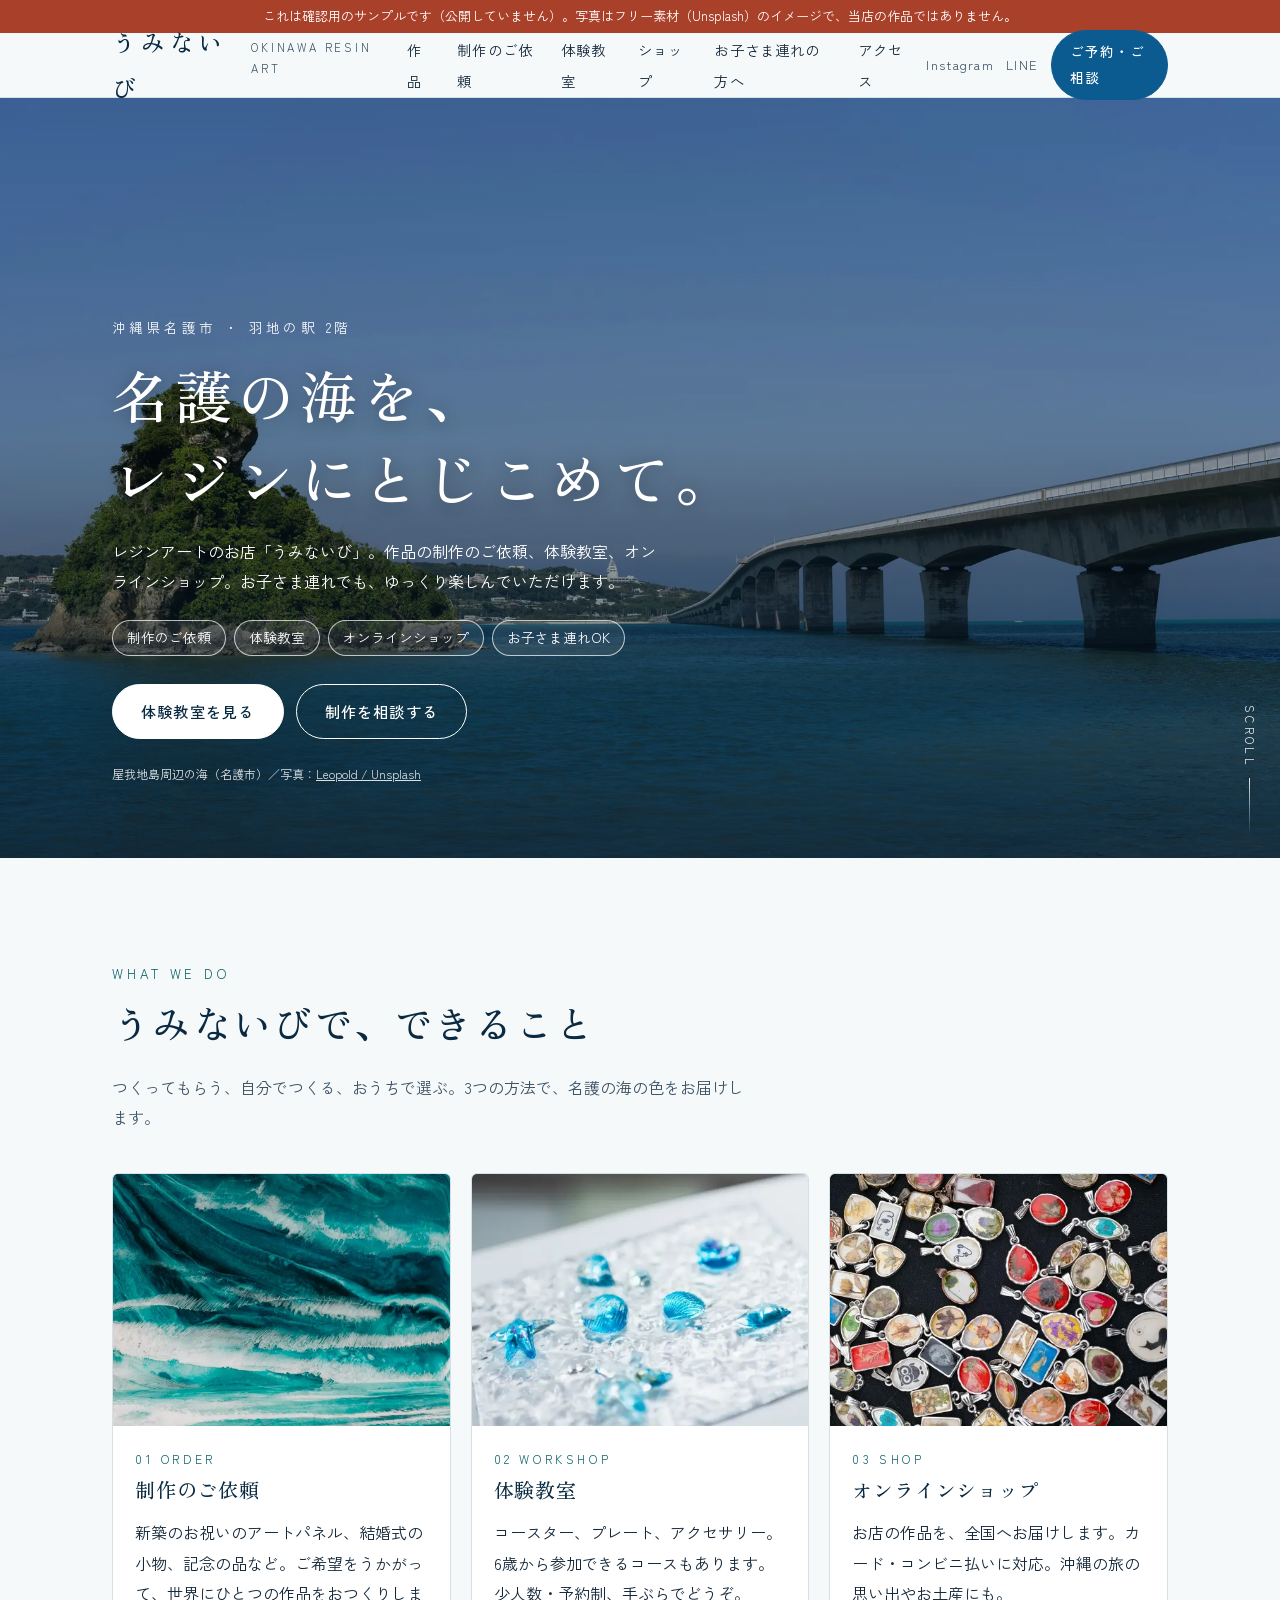
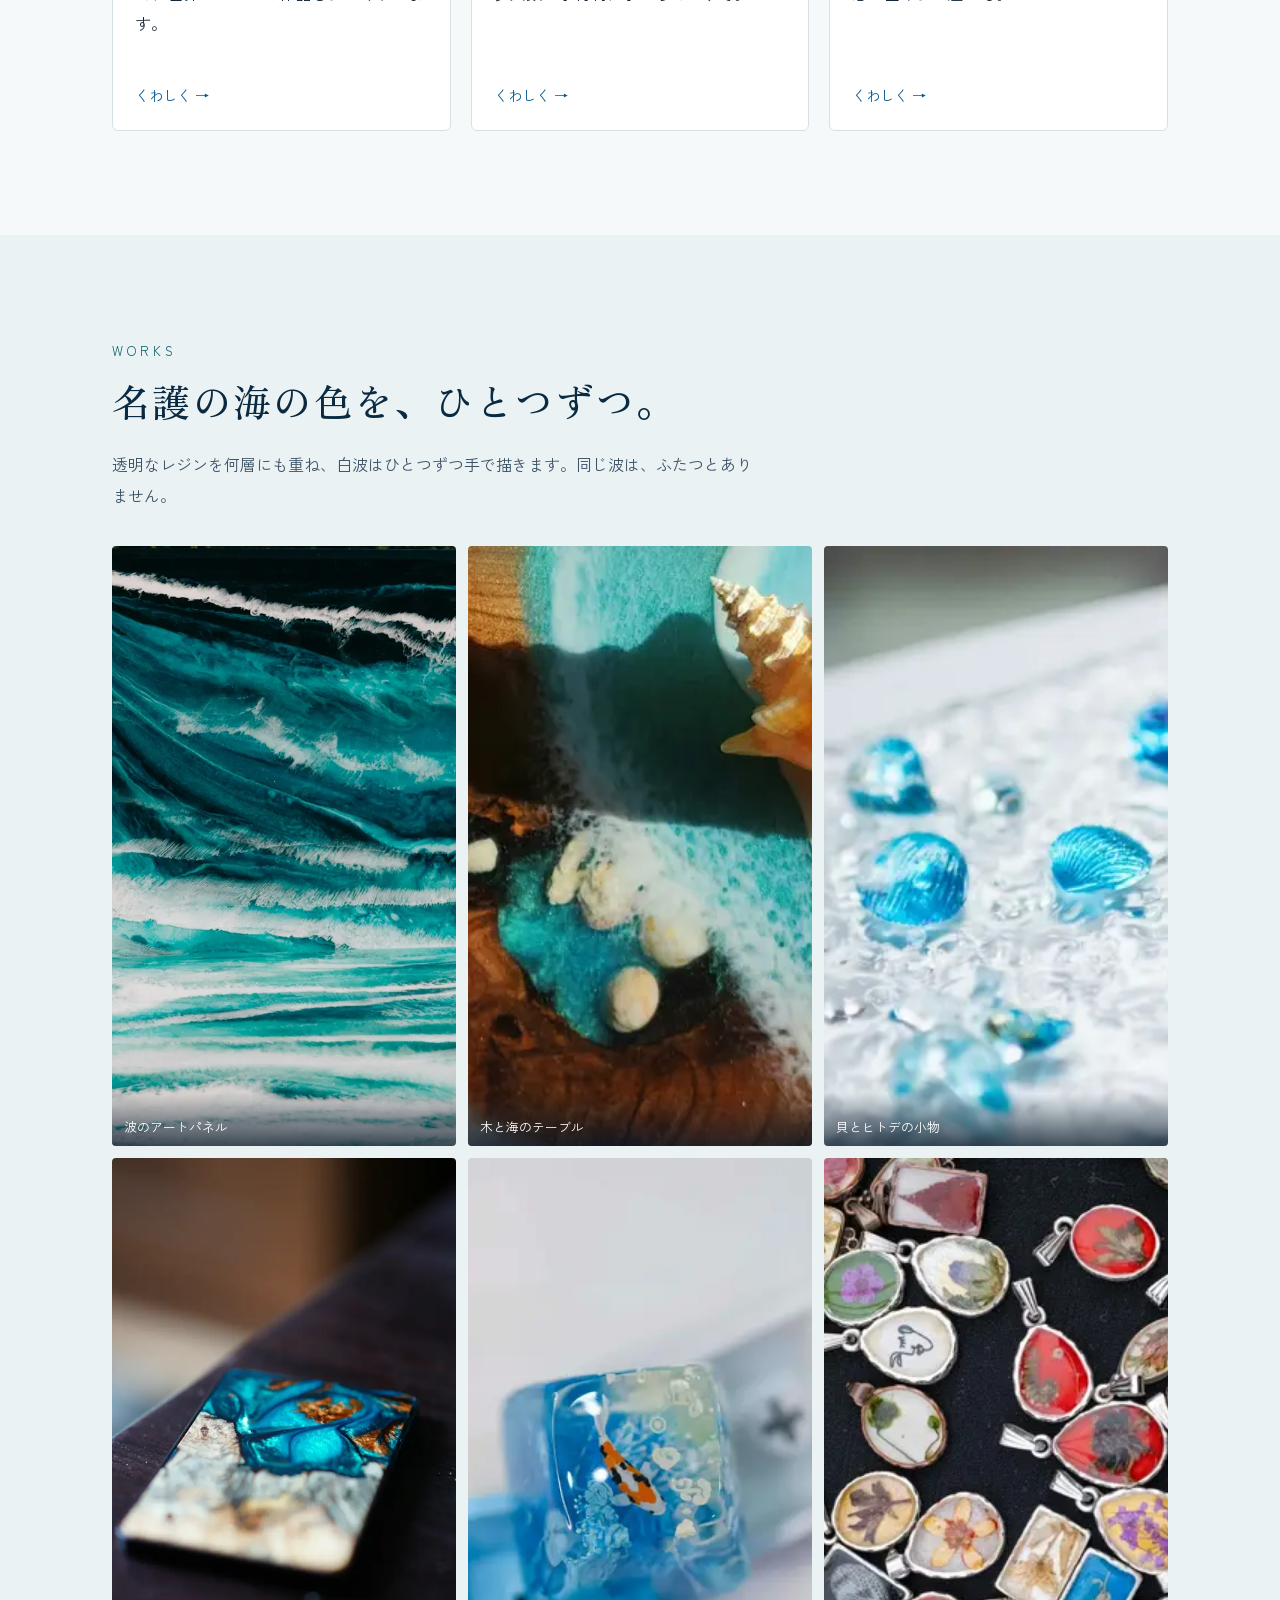
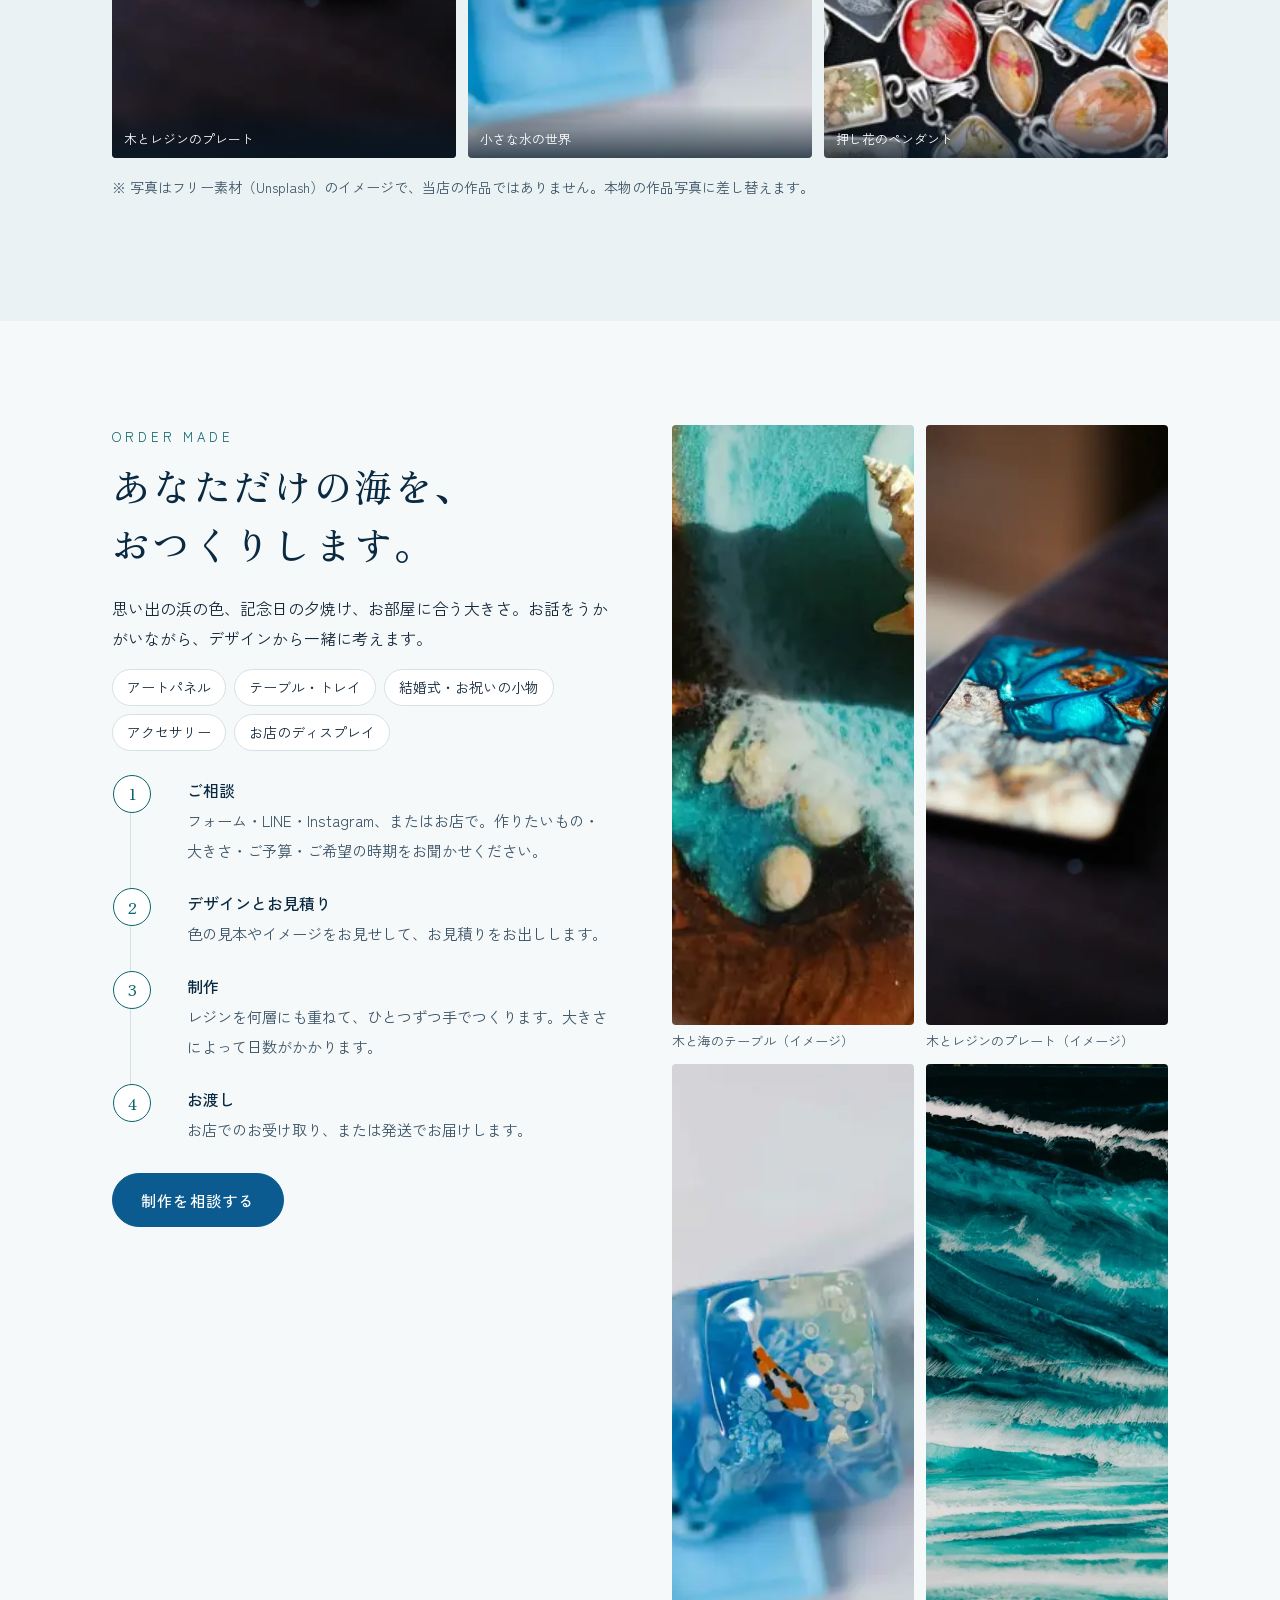
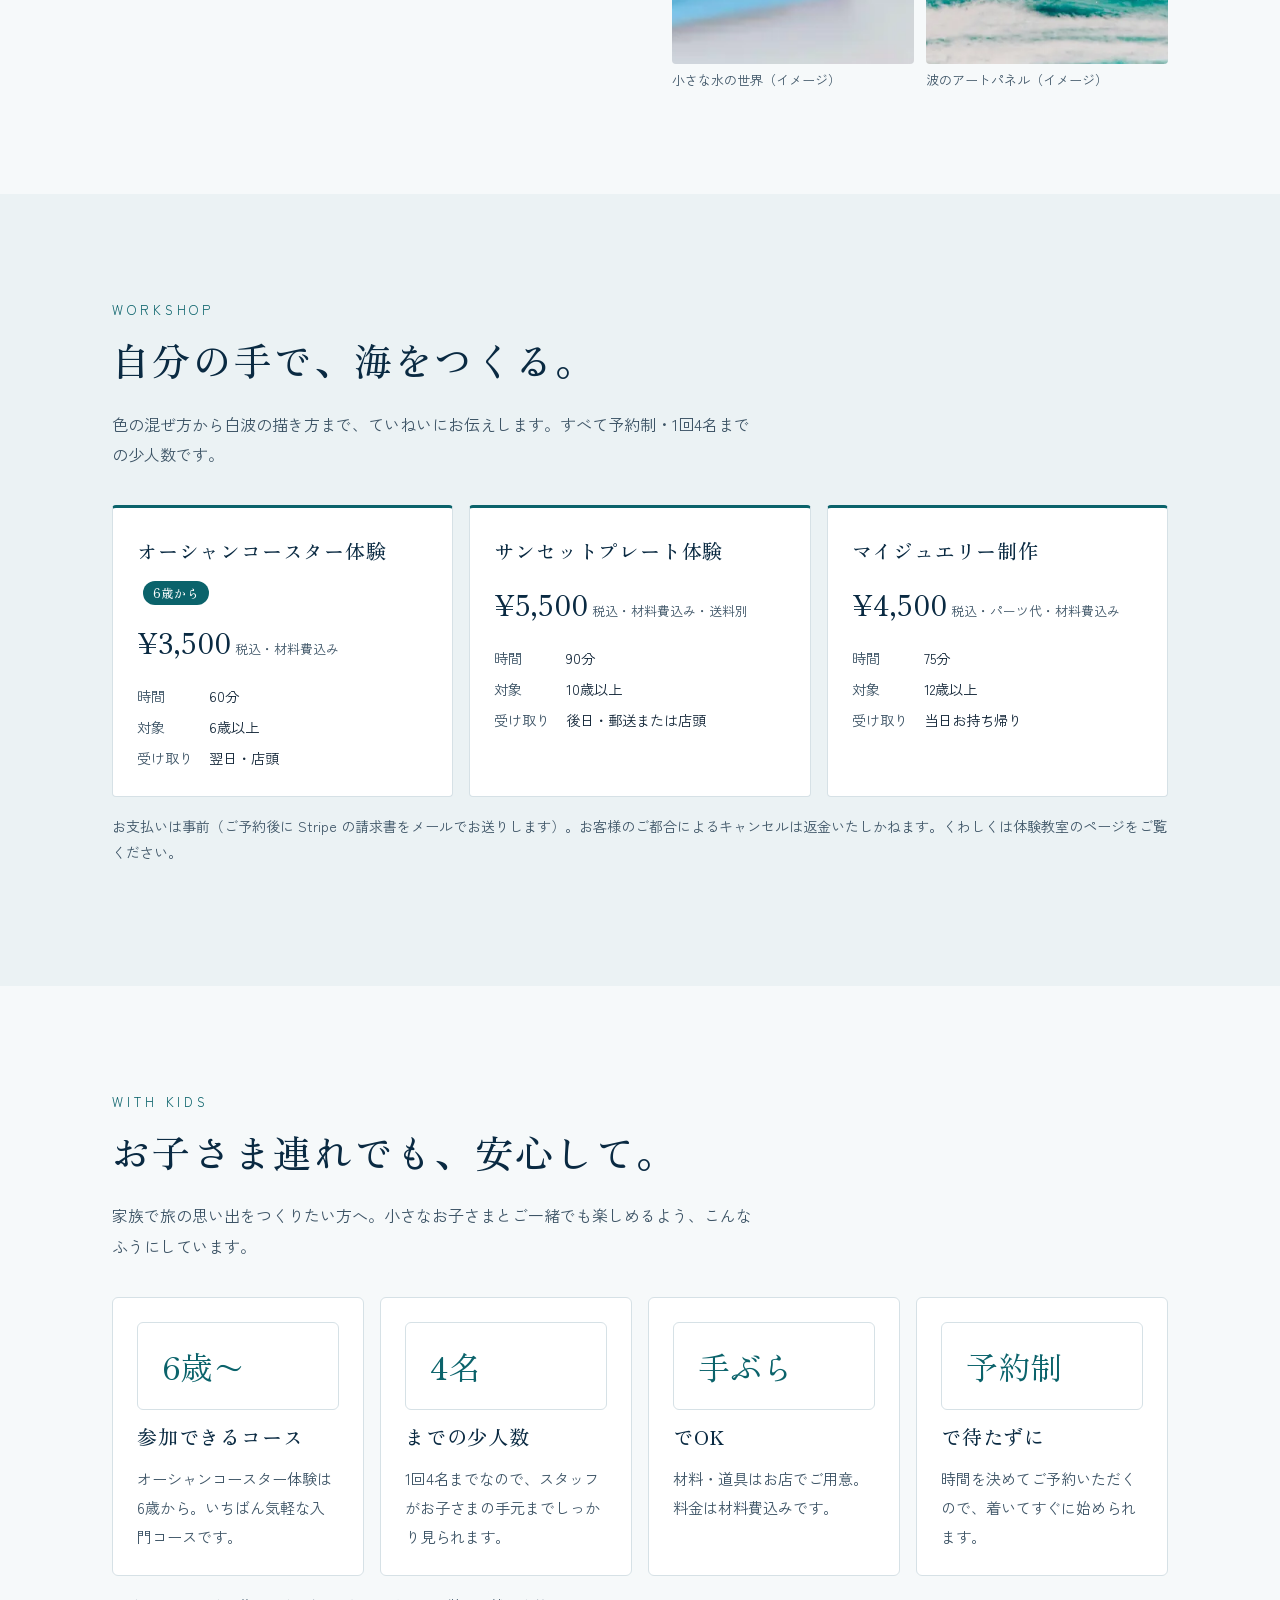
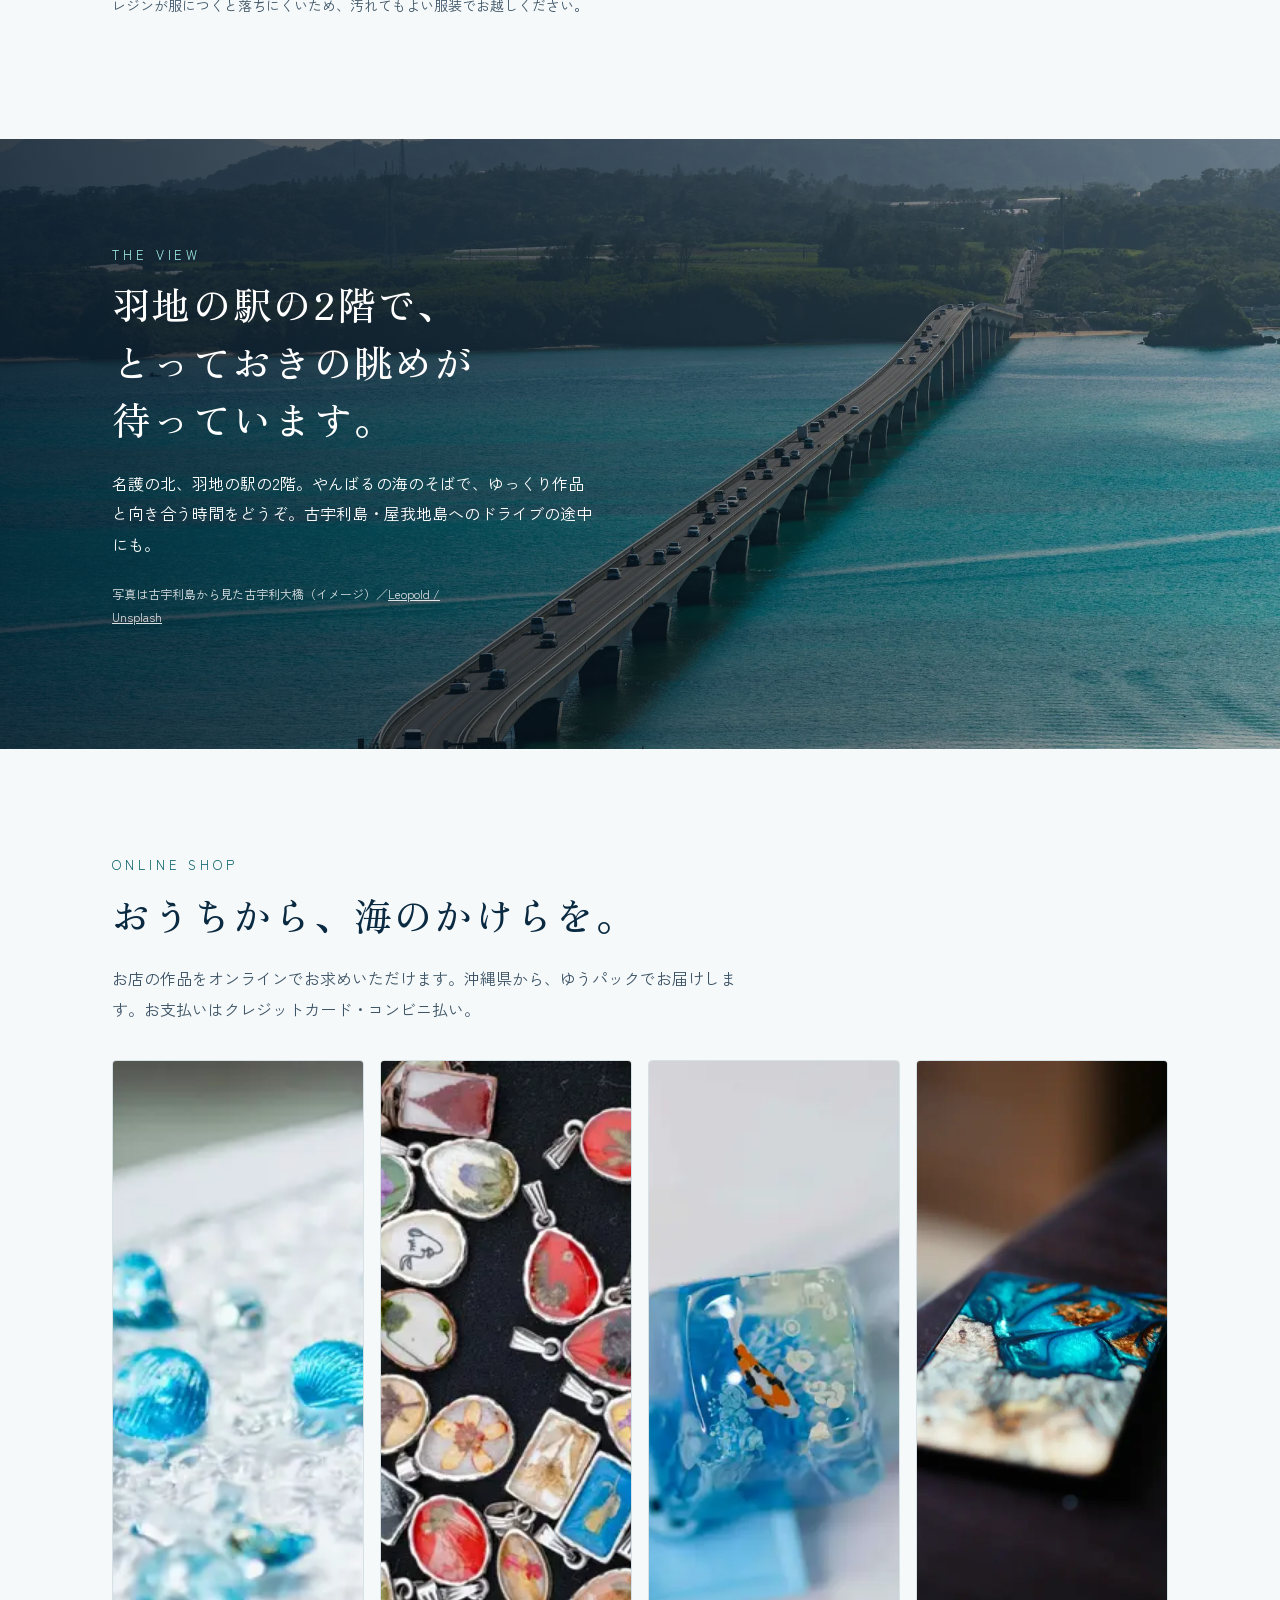
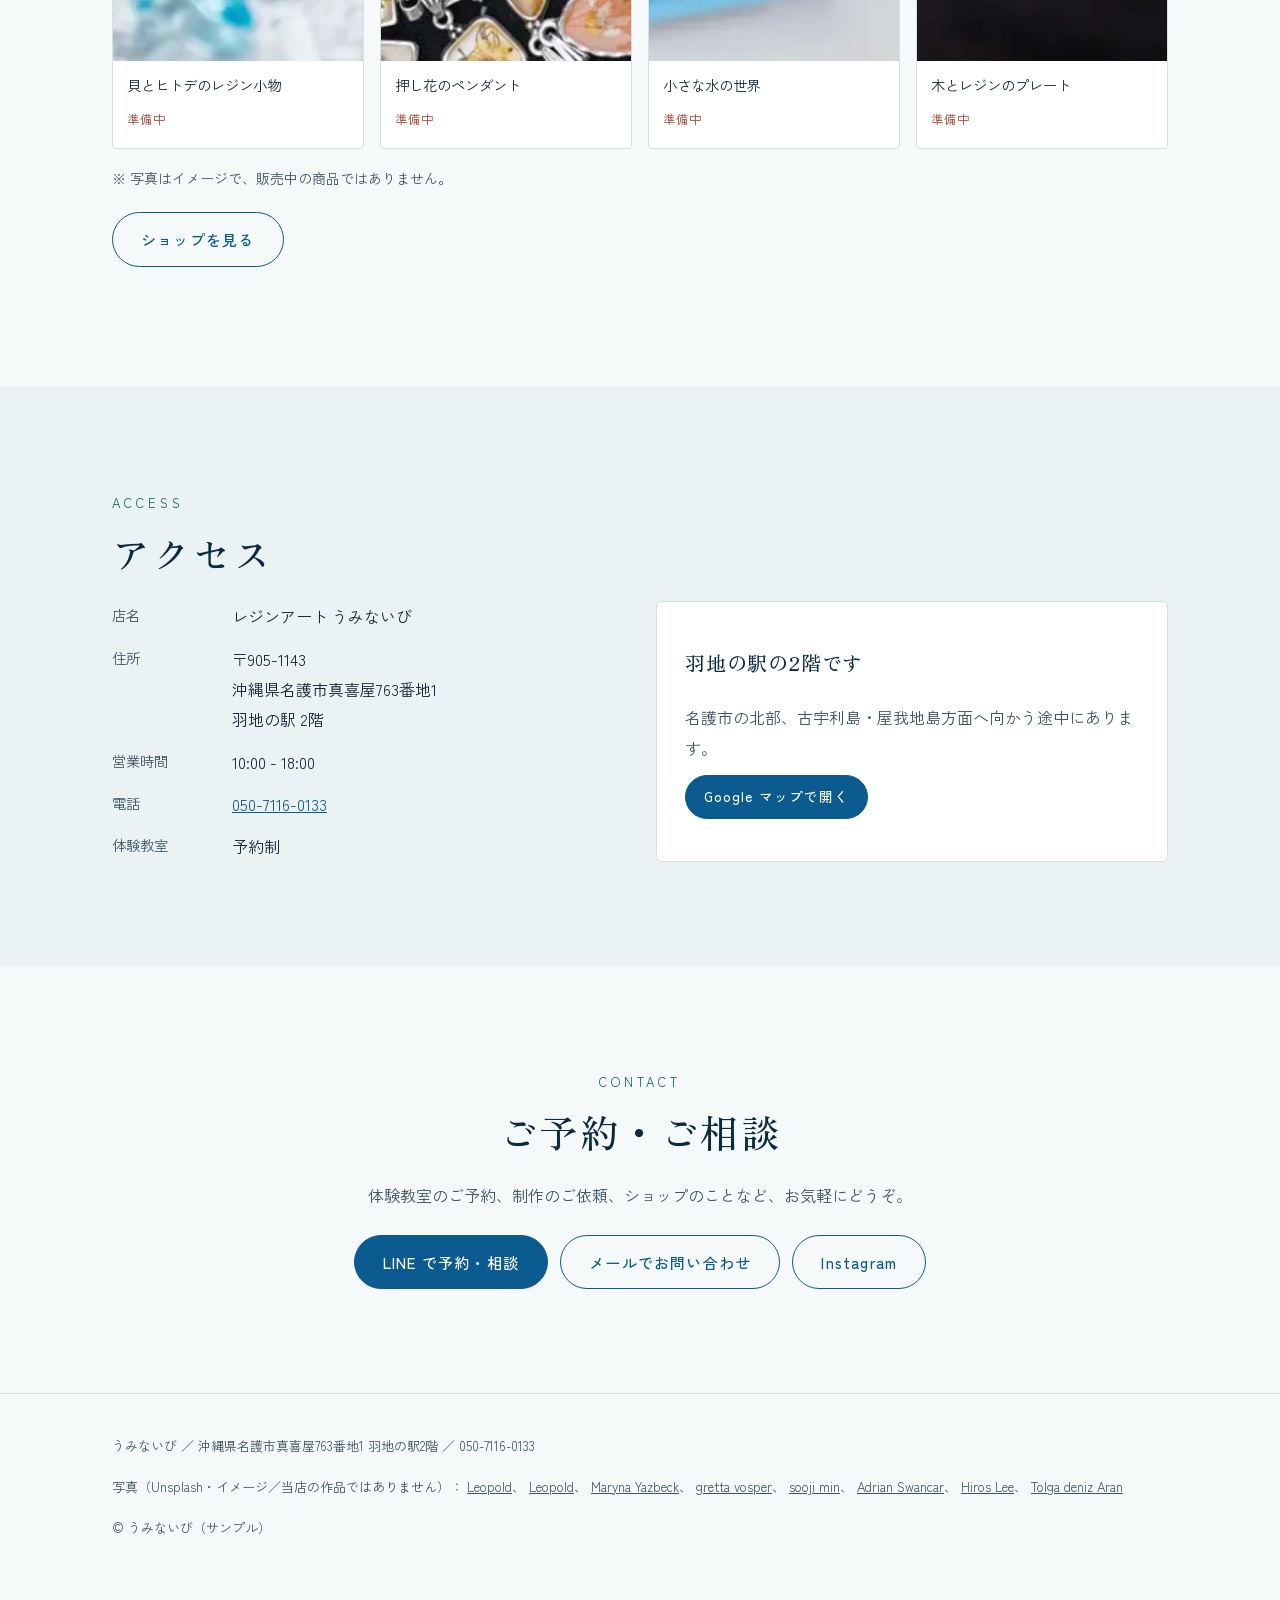
==== sample/index.html @ 7116483a "新しい構成のサンプル（制作依頼・体験教室・ショップ・お子さま連れ・2階の眺め）を sample/ に（未公開）（2026-11-04) Co-Authored-By: Claude Opus 5.5 " ====
<!doctype html>
<html lang="ja">
<head>
<meta charset="utf-8">
<meta name="viewport" content="width=device-width, initial-scale=1">
<meta name="robots" content="noindex, nofollow">
<title>うみないび サンプル</title>
<link rel="preconnect" href="https://fonts.googleapis.com">
<link rel="preconnect" href="https://fonts.gstatic.com" crossorigin>
<link href="https://fonts.googleapis.com/css2?family=Zen+Kaku+Gothic+New:wght@400;500;700&family=Zen+Old+Mincho:wght@500;700&display=swap" rel="stylesheet">
<style>
:root{
  --deep:#0a2a42; --ocean:#0b5b91; --light:#3aa6cf; --emerald:#0b636b; --emerald-bright:#1fb7a3;
  --sand:#f6f9fa; --sand-dark:#ebf2f4; --coral:#a9412a; --ink:#15283a; --muted:#3d5466; --line:#d6e1e6; --card:#ffffff;
  --serif:"Zen Old Mincho","Noto Serif JP",serif; --sans:"Zen Kaku Gothic New","Noto Sans JP",sans-serif;
}
@media (prefers-color-scheme: dark){
  :root:not([data-theme="light"]){
    --deep:#d9ecf7; --ocean:#7cc4ec; --emerald:#6fd8c7; --sand:#0c1a26; --sand-dark:#112434; --coral:#f19a7f;
    --ink:#e6eef3; --muted:#a9bccb; --line:#24394b; --card:#13283a;
  }
}
:root[data-theme="dark"]{
  --deep:#d9ecf7; --ocean:#7cc4ec; --emerald:#6fd8c7; --sand:#0c1a26; --sand-dark:#112434; --coral:#f19a7f;
  --ink:#e6eef3; --muted:#a9bccb; --line:#24394b; --card:#13283a;
}
*{box-sizing:border-box}
html{scroll-behavior:smooth;scroll-padding-top:72px}
body{margin:0;background:var(--sand);color:var(--ink);font-family:var(--sans);font-size:16px;line-height:1.9;-webkit-font-smoothing:antialiased}
img{max-width:100%;display:block}
a{color:var(--ocean)}
.wrap{max-width:1120px;margin:0 auto;padding:0 16px}
@media(min-width:768px){.wrap{padding:0 32px}}
.serif{font-family:var(--serif)}
.eyebrow{font-size:.8125rem;letter-spacing:.3em;color:var(--emerald);text-transform:uppercase;margin:0 0 .5rem}
h2{font-family:var(--serif);font-weight:500;color:var(--deep);font-size:clamp(1.6rem,4.5vw,2.4rem);line-height:1.5;margin:0 0 1.25rem;letter-spacing:.06em}
h3{font-family:var(--serif);font-weight:500;color:var(--deep);font-size:1.25rem;margin:0 0 .5rem;letter-spacing:.04em}
p{margin:0 0 1rem}
.lead{color:var(--muted);max-width:40em}
section{padding:72px 0}
@media(min-width:768px){section{padding:104px 0}}
.band{background:var(--sand-dark)}

/* sample note */
.sample-note{background:var(--coral);color:#fff;font-size:.8125rem;text-align:center;padding:6px 16px;line-height:1.6}
:root[data-theme="dark"] .sample-note{color:#1a0d08}
@media (prefers-color-scheme: dark){:root:not([data-theme="light"]) .sample-note{color:#1a0d08}}

/* header */
header{position:sticky;top:0;z-index:20;background:color-mix(in srgb,var(--sand) 92%,transparent);backdrop-filter:blur(8px);border-bottom:1px solid var(--line)}
.hd{display:flex;align-items:center;justify-content:space-between;height:64px;gap:16px}
.logo{text-decoration:none;color:var(--deep);display:flex;align-items:baseline;gap:10px}
.logo b{font-family:var(--serif);font-weight:500;font-size:1.5rem;letter-spacing:.2em}
.logo small{font-size:.7rem;letter-spacing:.25em;color:var(--muted)}
nav ul{display:none;list-style:none;margin:0;padding:0;gap:24px}
nav a{color:var(--ink);text-decoration:none;font-size:.9rem;letter-spacing:.08em}
nav a:hover{color:var(--ocean)}
@media(min-width:1000px){nav ul{display:flex}}
.btn{display:inline-flex;align-items:center;justify-content:center;gap:8px;min-height:48px;padding:12px 28px;border-radius:999px;background:var(--ocean);color:#fff;text-decoration:none;font-weight:500;letter-spacing:.08em;font-size:.95rem;border:1px solid var(--ocean);transition:transform .15s,background .15s}
:root[data-theme="dark"] .btn{color:#06202f}
@media (prefers-color-scheme: dark){:root:not([data-theme="light"]) .btn{color:#06202f}}
.btn:hover{transform:translateY(-1px)}
.btn.ghost{background:transparent;color:var(--ocean)}
.btn.sm{min-height:40px;padding:8px 18px;font-size:.85rem}
.hd .btn{display:none}
@media(min-width:600px){.hd .btn{display:inline-flex}}
.hd-right{display:flex;align-items:center;gap:14px}
.sns{display:none;gap:12px;font-size:.8rem;letter-spacing:.1em}
.sns a{color:var(--muted);text-decoration:none}
.sns a:hover{color:var(--ocean)}
@media(min-width:1180px){.sns{display:flex}}
.scroll{position:absolute;right:20px;bottom:24px;z-index:1;color:#fff;font-size:.7rem;letter-spacing:.3em;writing-mode:vertical-rl;display:flex;align-items:center;gap:10px;opacity:.9}
.scroll::after{content:"";width:1px;height:56px;background:linear-gradient(#fff,transparent);animation:sc 2s ease-in-out infinite}
@keyframes sc{0%{transform:scaleY(0);transform-origin:top}50%{transform:scaleY(1);transform-origin:top}51%{transform-origin:bottom}100%{transform:scaleY(0);transform-origin:bottom}}
@media(max-width:599px){.scroll{display:none}}
.works{display:grid;grid-template-columns:repeat(2,1fr);gap:8px;margin-top:36px}
@media(min-width:800px){.works{grid-template-columns:repeat(3,1fr);gap:12px}}
.works figure{margin:0;position:relative;overflow:hidden;border-radius:4px}
.works img{aspect-ratio:1;object-fit:cover;width:100%;transition:transform .5s}
.works figure:hover img{transform:scale(1.04)}
.works figcaption{position:absolute;left:0;right:0;bottom:0;padding:24px 12px 10px;color:#fff;font-size:.8rem;line-height:1.5;background:linear-gradient(transparent,rgba(6,24,40,.75))}

/* hero */
.hero{position:relative;min-height:min(88svh,760px);display:flex;align-items:flex-end;color:#fff;overflow:hidden}
.hero img{position:absolute;inset:0;width:100%;height:100%;object-fit:cover}
.hero::after{content:"";position:absolute;inset:0;background:linear-gradient(180deg,rgba(6,24,40,.15) 0%,rgba(6,24,40,.25) 45%,rgba(6,24,40,.78) 100%)}
.hero .wrap{position:relative;z-index:1;padding-bottom:56px;width:100%}
.hero .place{font-size:.85rem;letter-spacing:.25em;margin:0 0 .75rem;opacity:.95}
.hero h1{font-family:var(--serif);font-weight:500;font-size:clamp(2rem,7vw,3.6rem);line-height:1.45;letter-spacing:.08em;margin:0 0 1rem;text-shadow:0 2px 18px rgba(0,0,0,.35)}
.hero p.sub{max-width:34em;font-size:1rem;margin-bottom:1.5rem}
.chips{display:flex;flex-wrap:wrap;gap:8px;margin:0 0 1.75rem;padding:0;list-style:none}
.chips li{border:1px solid rgba(255,255,255,.7);border-radius:999px;padding:4px 14px;font-size:.85rem;background:rgba(255,255,255,.08)}
.hero .btn{background:#fff;color:#0a2a42;border-color:#fff}
.hero .btn.ghost{background:transparent;color:#fff;border-color:#fff}
.hero .row{display:flex;flex-wrap:wrap;gap:12px}
.credit{font-size:.75rem;opacity:.85;margin-top:1.5rem}
.credit a{color:inherit}

/* services */
.svc{display:grid;gap:20px;margin-top:40px}
@media(min-width:800px){.svc{grid-template-columns:repeat(3,1fr)}}
.svc a.card{display:flex;flex-direction:column;text-decoration:none;color:inherit;background:var(--card);border:1px solid var(--line);border-radius:6px;overflow:hidden;transition:transform .2s,box-shadow .2s}
.svc a.card:hover{transform:translateY(-3px);box-shadow:0 14px 30px -18px rgba(10,42,66,.45)}
.svc .ph{aspect-ratio:4/3;overflow:hidden}
.svc .ph img{width:100%;height:100%;object-fit:cover}
.svc .bd{padding:22px 22px 26px}
.svc .num{font-size:.75rem;letter-spacing:.3em;color:var(--emerald)}
.svc .more{margin-top:auto;padding:0 22px 22px;color:var(--ocean);font-size:.9rem}

/* order */
.split{display:grid;gap:40px;align-items:start}
@media(min-width:900px){.split{grid-template-columns:1fr 1fr;gap:64px}}
.examples{display:grid;grid-template-columns:1fr 1fr;gap:12px}
.examples figure{margin:0}
.examples img{aspect-ratio:1;object-fit:cover;width:100%;border-radius:4px}
.examples figcaption{font-size:.8125rem;color:var(--muted);margin-top:6px;line-height:1.6}
ol.flow{list-style:none;padding:0;margin:24px 0 0;counter-reset:f}
ol.flow li{counter-increment:f;position:relative;padding:0 0 22px 56px;border-left:1px solid var(--line);margin-left:18px}
ol.flow li:last-child{border-left-color:transparent;padding-bottom:0}
ol.flow li::before{content:counter(f);position:absolute;left:-18px;top:0;width:36px;height:36px;border-radius:50%;background:var(--card);border:1px solid var(--emerald);color:var(--emerald);display:grid;place-items:center;font-family:var(--serif)}
ol.flow b{display:block;color:var(--deep);font-weight:500}
ol.flow span{color:var(--muted);font-size:.95rem}
.uses{display:flex;flex-wrap:wrap;gap:8px;list-style:none;padding:0;margin:0 0 1.5rem}
.uses li{background:var(--card);border:1px solid var(--line);border-radius:999px;padding:4px 14px;font-size:.875rem}

/* courses */
.courses{display:grid;gap:16px;margin-top:36px}
@media(min-width:800px){.courses{grid-template-columns:repeat(3,1fr)}}
.course{background:var(--card);border:1px solid var(--line);border-top:3px solid var(--emerald);border-radius:4px;padding:24px}
.course .price{font-family:var(--serif);font-size:1.75rem;color:var(--deep);margin:.25rem 0 .75rem}
.course .price small{font-family:var(--sans);font-size:.8rem;color:var(--muted);margin-left:4px}
.course dl{display:grid;grid-template-columns:auto 1fr;gap:4px 16px;margin:0;font-size:.9rem}
.course dt{color:var(--muted)}
.course dd{margin:0}
.kid{display:inline-block;background:var(--emerald);color:#fff;font-size:.75rem;padding:1px 10px;border-radius:999px;margin-left:6px;vertical-align:middle;letter-spacing:.05em}
:root[data-theme="dark"] .kid{color:#05201d}
@media (prefers-color-scheme: dark){:root:not([data-theme="light"]) .kid{color:#05201d}}
.note{font-size:.875rem;color:var(--muted);margin-top:16px}

/* shop */
.shop{display:grid;grid-template-columns:repeat(2,1fr);gap:16px;margin-top:36px}
@media(min-width:800px){.shop{grid-template-columns:repeat(4,1fr)}}
.item{background:var(--card);border:1px solid var(--line);border-radius:4px;overflow:hidden}
.item img{aspect-ratio:1;object-fit:cover;width:100%}
.item .bd{padding:12px 14px 16px}
.item .t{font-size:.9rem;line-height:1.6;margin:0 0 6px}
.item .s{font-size:.75rem;color:var(--coral);letter-spacing:.08em}

/* kids */
.kids{display:grid;gap:16px;margin-top:36px}
@media(min-width:700px){.kids{grid-template-columns:repeat(2,1fr)}}
@media(min-width:1000px){.kids{grid-template-columns:repeat(4,1fr)}}
.kids div{background:var(--card);border:1px solid var(--line);border-radius:6px;padding:24px}
.kids .k{font-family:var(--serif);font-size:2rem;color:var(--emerald);line-height:1.2;margin-bottom:8px}
.kids p{font-size:.95rem;color:var(--muted);margin:0}

/* view */
.view{position:relative;color:#fff;min-height:560px;display:flex;align-items:center;overflow:hidden}
.view img{position:absolute;inset:0;width:100%;height:100%;object-fit:cover}
.view::after{content:"";position:absolute;inset:0;background:linear-gradient(90deg,rgba(6,24,40,.78) 0%,rgba(6,24,40,.35) 70%,rgba(6,24,40,.1) 100%)}
.view .wrap{position:relative;z-index:1;width:100%}
.view h2{color:#fff}
.view .eyebrow{color:#9ff0e2}
.view p{max-width:30em}

/* access */
.access{display:grid;gap:32px}
@media(min-width:900px){.access{grid-template-columns:1fr 1fr}}
.access dl{display:grid;grid-template-columns:6.5em 1fr;gap:12px 16px;margin:0}
.access dt{color:var(--muted);font-size:.9rem}
.access dd{margin:0}
.mapbox{background:var(--card);border:1px solid var(--line);border-radius:6px;padding:28px;display:flex;flex-direction:column;gap:12px;justify-content:center}

/* contact */
.cta{text-align:center}
.cta .row{display:flex;flex-wrap:wrap;gap:12px;justify-content:center;margin-top:24px}

footer{border-top:1px solid var(--line);padding:40px 0 56px;font-size:.8125rem;color:var(--muted)}
footer a{color:var(--muted)}
.mobile-cta{position:fixed;left:0;right:0;bottom:0;z-index:30;display:flex;gap:8px;padding:10px 16px calc(10px + env(safe-area-inset-bottom));background:color-mix(in srgb,var(--sand) 95%,transparent);border-top:1px solid var(--line)}
.mobile-cta .btn{flex:1;min-height:44px;padding:8px 10px;font-size:.85rem}
@media(min-width:800px){.mobile-cta{display:none}}
@media(max-width:799px){footer{padding-bottom:110px}}
:focus-visible{outline:3px solid var(--light);outline-offset:2px}
@media (prefers-reduced-motion: reduce){*{transition:none!important;scroll-behavior:auto!important}}
</style>
</head>
<body>
<div class="sample-note">これは確認用のサンプルです（公開していません）。写真はフリー素材（Unsplash）のイメージで、当店の作品ではありません。</div>

<header>
  <div class="wrap hd">
    <a class="logo" href="#top"><b>うみないび</b><small>OKINAWA RESIN ART</small></a>
    <nav aria-label="メニュー"><ul>
      <li><a href="#works">作品</a></li>
      <li><a href="#order">制作のご依頼</a></li>
      <li><a href="#workshop">体験教室</a></li>
      <li><a href="#shop">ショップ</a></li>
      <li><a href="#kids">お子さま連れの方へ</a></li>
      <li><a href="#access">アクセス</a></li>
    </ul></nav>
    <div class="hd-right">
      <div class="sns"><a href="https://www.instagram.com/uminaibi2026/" target="_blank" rel="noopener noreferrer">Instagram</a><a href="https://line.me/R/ti/p/@726qtybt" target="_blank" rel="noopener noreferrer">LINE</a></div>
      <a class="btn sm" href="#contact">ご予約・ご相談</a>
    </div>
  </div>
</header>

<main id="top">
  <!-- Hero -->
  <div class="hero">
    <img src="../site/images/photos/yagaji-2000.webp" alt="青く透き通った海にかかる長い橋と、緑におおわれた小さな岩の島" width="2000" height="1333">
    <div class="wrap">
      <p class="place">沖縄県名護市 ・ 羽地の駅 2階</p>
      <h1>名護の海を、<br>レジンにとじこめて。</h1>
      <p class="sub">レジンアートのお店「うみないび」。作品の制作のご依頼、体験教室、オンラインショップ。お子さま連れでも、ゆっくり楽しんでいただけます。</p>
      <ul class="chips" aria-label="できること">
        <li>制作のご依頼</li><li>体験教室</li><li>オンラインショップ</li><li>お子さま連れOK</li>
      </ul>
      <div class="row">
        <a class="btn" href="#workshop">体験教室を見る</a>
        <a class="btn ghost" href="#order">制作を相談する</a>
      </div>
      <p class="credit">屋我地島周辺の海（名護市）／写真：<a href="https://unsplash.com/photos/JNhMWmPNcEk" target="_blank" rel="noopener noreferrer">Leopold / Unsplash</a></p>
    </div>
    <span class="scroll" aria-hidden="true">SCROLL</span>
  </div>

  <!-- 3 services -->
  <section>
    <div class="wrap">
      <p class="eyebrow">What we do</p>
      <h2>うみないびで、できること</h2>
      <p class="lead">つくってもらう、自分でつくる、おうちで選ぶ。3つの方法で、名護の海の色をお届けします。</p>
      <div class="svc">
        <a class="card" href="#order">
          <div class="ph"><img src="../site/images/gallery/ocean-wave-panel-600.webp" alt="青緑の海に白い波が何本も重なる、レジンアートのパネルの写真" loading="lazy" width="600" height="450"></div>
          <div class="bd"><div class="num">01 ORDER</div><h3>制作のご依頼</h3><p>新築のお祝いのアートパネル、結婚式の小物、記念の品など。ご希望をうかがって、世界にひとつの作品をおつくりします。</p></div>
          <span class="more">くわしく →</span>
        </a>
        <a class="card" href="#workshop">
          <div class="ph"><img src="../site/images/gallery/seashell-resin-600.webp" alt="青く透き通った貝殻やヒトデの形のレジン小物が並ぶ写真" loading="lazy" width="600" height="450"></div>
          <div class="bd"><div class="num">02 WORKSHOP</div><h3>体験教室</h3><p>コースター、プレート、アクセサリー。6歳から参加できるコースもあります。少人数・予約制、手ぶらでどうぞ。</p></div>
          <span class="more">くわしく →</span>
        </a>
        <a class="card" href="#shop">
          <div class="ph"><img src="../site/images/gallery/flower-pendants-600.webp" alt="押し花や絵をレジンで閉じ込めたペンダントがたくさん並ぶ写真" loading="lazy" width="600" height="450"></div>
          <div class="bd"><div class="num">03 SHOP</div><h3>オンラインショップ</h3><p>お店の作品を、全国へお届けします。カード・コンビニ払いに対応。沖縄の旅の思い出やお土産にも。</p></div>
          <span class="more">くわしく →</span>
        </a>
      </div>
    </div>
  </section>

  <!-- Works -->
  <section id="works" class="band">
    <div class="wrap">
      <p class="eyebrow">Works</p>
      <h2>名護の海の色を、ひとつずつ。</h2>
      <p class="lead">透明なレジンを何層にも重ね、白波はひとつずつ手で描きます。同じ波は、ふたつとありません。</p>
      <div class="works">
        <figure><img src="../site/images/gallery/ocean-wave-panel-600.webp" alt="青緑の海に白い波が何本も重なる、レジンアートのパネルの写真" loading="lazy" width="600" height="600"><figcaption>波のアートパネル</figcaption></figure>
        <figure><img src="../site/images/gallery/wood-ocean-table-600.webp" alt="木目の板に青い海と白い波を流し込み、巻き貝を置いたレジンアートの写真" loading="lazy" width="600" height="600"><figcaption>木と海のテーブル</figcaption></figure>
        <figure><img src="../site/images/gallery/seashell-resin-600.webp" alt="青く透き通った貝殻やヒトデの形のレジン小物が並ぶ写真" loading="lazy" width="600" height="600"><figcaption>貝とヒトデの小物</figcaption></figure>
        <figure><img src="../site/images/gallery/wood-resin-piece-600.webp" alt="木と青いレジンを組み合わせた小さな板の写真" loading="lazy" width="600" height="600"><figcaption>木とレジンのプレート</figcaption></figure>
        <figure><img src="../site/images/gallery/koi-resin-cube-600.webp" alt="水色のレジンの中に小さな魚と泡を閉じ込めた、四角い作品の写真" loading="lazy" width="600" height="600"><figcaption>小さな水の世界</figcaption></figure>
        <figure><img src="../site/images/gallery/flower-pendants-600.webp" alt="押し花や絵をレジンで閉じ込めたペンダントがたくさん並ぶ写真" loading="lazy" width="600" height="600"><figcaption>押し花のペンダント</figcaption></figure>
      </div>
      <p class="note">※ 写真はフリー素材（Unsplash）のイメージで、当店の作品ではありません。本物の作品写真に差し替えます。</p>
    </div>
  </section>

  <!-- Order -->
  <section id="order">
    <div class="wrap split">
      <div>
        <p class="eyebrow">Order made</p>
        <h2>あなただけの海を、<br>おつくりします。</h2>
        <p>思い出の浜の色、記念日の夕焼け、お部屋に合う大きさ。お話をうかがいながら、デザインから一緒に考えます。</p>
        <ul class="uses" aria-label="ご依頼の例">
          <li>アートパネル</li><li>テーブル・トレイ</li><li>結婚式・お祝いの小物</li><li>アクセサリー</li><li>お店のディスプレイ</li>
        </ul>
        <ol class="flow">
          <li><b>ご相談</b><span>フォーム・LINE・Instagram、またはお店で。作りたいもの・大きさ・ご予算・ご希望の時期をお聞かせください。</span></li>
          <li><b>デザインとお見積り</b><span>色の見本やイメージをお見せして、お見積りをお出しします。</span></li>
          <li><b>制作</b><span>レジンを何層にも重ねて、ひとつずつ手でつくります。大きさによって日数がかかります。</span></li>
          <li><b>お渡し</b><span>お店でのお受け取り、または発送でお届けします。</span></li>
        </ol>
        <p style="margin-top:28px"><a class="btn" href="#contact">制作を相談する</a></p>
      </div>
      <div class="examples">
        <figure><img src="../site/images/gallery/wood-ocean-table-600.webp" alt="木目の板に青い海と白い波を流し込み、巻き貝を置いたレジンアートの写真" loading="lazy" width="600" height="600"><figcaption>木と海のテーブル（イメージ）</figcaption></figure>
        <figure><img src="../site/images/gallery/wood-resin-piece-600.webp" alt="木と青いレジンを組み合わせた小さな板の写真" loading="lazy" width="600" height="600"><figcaption>木とレジンのプレート（イメージ）</figcaption></figure>
        <figure><img src="../site/images/gallery/koi-resin-cube-600.webp" alt="水色のレジンの中に小さな魚と泡を閉じ込めた、四角い作品の写真" loading="lazy" width="600" height="600"><figcaption>小さな水の世界（イメージ）</figcaption></figure>
        <figure><img src="../site/images/gallery/ocean-wave-panel-600.webp" alt="青緑の海に白い波が重なるアートパネルの写真" loading="lazy" width="600" height="600"><figcaption>波のアートパネル（イメージ）</figcaption></figure>
      </div>
    </div>
  </section>

  <!-- Workshop -->
  <section id="workshop" class="band">
    <div class="wrap">
      <p class="eyebrow">Workshop</p>
      <h2>自分の手で、海をつくる。</h2>
      <p class="lead">色の混ぜ方から白波の描き方まで、ていねいにお伝えします。すべて予約制・1回4名までの少人数です。</p>
      <div class="courses">
        <div class="course">
          <h3>オーシャンコースター体験<span class="kid">6歳から</span></h3>
          <div class="price">¥3,500<small>税込・材料費込み</small></div>
          <dl><dt>時間</dt><dd>60分</dd><dt>対象</dt><dd>6歳以上</dd><dt>受け取り</dt><dd>翌日・店頭</dd></dl>
        </div>
        <div class="course">
          <h3>サンセットプレート体験</h3>
          <div class="price">¥5,500<small>税込・材料費込み・送料別</small></div>
          <dl><dt>時間</dt><dd>90分</dd><dt>対象</dt><dd>10歳以上</dd><dt>受け取り</dt><dd>後日・郵送または店頭</dd></dl>
        </div>
        <div class="course">
          <h3>マイジュエリー制作</h3>
          <div class="price">¥4,500<small>税込・パーツ代・材料費込み</small></div>
          <dl><dt>時間</dt><dd>75分</dd><dt>対象</dt><dd>12歳以上</dd><dt>受け取り</dt><dd>当日お持ち帰り</dd></dl>
        </div>
      </div>
      <p class="note">お支払いは事前（ご予約後に Stripe の請求書をメールでお送りします）。お客様のご都合によるキャンセルは返金いたしかねます。くわしくは体験教室のページをご覧ください。</p>
    </div>
  </section>

  <!-- Kids -->
  <section id="kids">
    <div class="wrap">
      <p class="eyebrow">With kids</p>
      <h2>お子さま連れでも、安心して。</h2>
      <p class="lead">家族で旅の思い出をつくりたい方へ。小さなお子さまとご一緒でも楽しめるよう、こんなふうにしています。</p>
      <div class="kids">
        <div><div class="k">6歳〜</div><h3>参加できるコース</h3><p>オーシャンコースター体験は6歳から。いちばん気軽な入門コースです。</p></div>
        <div><div class="k">4名</div><h3>までの少人数</h3><p>1回4名までなので、スタッフがお子さまの手元までしっかり見られます。</p></div>
        <div><div class="k">手ぶら</div><h3>でOK</h3><p>材料・道具はお店でご用意。料金は材料費込みです。</p></div>
        <div><div class="k">予約制</div><h3>で待たずに</h3><p>時間を決めてご予約いただくので、着いてすぐに始められます。</p></div>
      </div>
      <p class="note">レジンが服につくと落ちにくいため、汚れてもよい服装でお越しください。</p>
    </div>
  </section>

  <!-- View -->
  <section class="view" aria-labelledby="view-h">
    <img src="../site/images/photos/kouri-2000.webp" alt="古宇利大橋と、エメラルドグリーンから深い青へ変わる海" loading="lazy" width="2000" height="1333">
    <div class="wrap">
      <p class="eyebrow">The view</p>
      <h2 id="view-h">羽地の駅の2階で、<br>とっておきの眺めが<br>待っています。</h2>
      <p>名護の北、羽地の駅の2階。やんばるの海のそばで、ゆっくり作品と向き合う時間をどうぞ。古宇利島・屋我地島へのドライブの途中にも。</p>
      <p class="credit">写真は古宇利島から見た古宇利大橋（イメージ）／<a href="https://unsplash.com/photos/1xzotTtPWsc" target="_blank" rel="noopener noreferrer">Leopold / Unsplash</a></p>
    </div>
  </section>

  <!-- Shop -->
  <section id="shop">
    <div class="wrap">
      <p class="eyebrow">Online shop</p>
      <h2>おうちから、海のかけらを。</h2>
      <p class="lead">お店の作品をオンラインでお求めいただけます。沖縄県から、ゆうパックでお届けします。お支払いはクレジットカード・コンビニ払い。</p>
      <div class="shop">
        <div class="item"><img src="../site/images/gallery/seashell-resin-600.webp" alt="貝とヒトデのレジン小物" loading="lazy" width="600" height="600"><div class="bd"><p class="t">貝とヒトデのレジン小物</p><span class="s">準備中</span></div></div>
        <div class="item"><img src="../site/images/gallery/flower-pendants-600.webp" alt="押し花のレジンペンダント" loading="lazy" width="600" height="600"><div class="bd"><p class="t">押し花のペンダント</p><span class="s">準備中</span></div></div>
        <div class="item"><img src="../site/images/gallery/koi-resin-cube-600.webp" alt="小さな魚を閉じ込めたレジンキューブ" loading="lazy" width="600" height="600"><div class="bd"><p class="t">小さな水の世界</p><span class="s">準備中</span></div></div>
        <div class="item"><img src="../site/images/gallery/wood-resin-piece-600.webp" alt="木とレジンのプレート" loading="lazy" width="600" height="600"><div class="bd"><p class="t">木とレジンのプレート</p><span class="s">準備中</span></div></div>
      </div>
      <p class="note">※ 写真はイメージで、販売中の商品ではありません。</p>
      <p style="margin-top:20px"><a class="btn ghost" href="#shop">ショップを見る</a></p>
    </div>
  </section>

  <!-- Access -->
  <section id="access" class="band">
    <div class="wrap">
      <p class="eyebrow">Access</p>
      <h2>アクセス</h2>
      <div class="access">
        <dl>
          <dt>店名</dt><dd>レジンアート うみないび</dd>
          <dt>住所</dt><dd>〒905-1143<br>沖縄県名護市真喜屋763番地1<br>羽地の駅 2階</dd>
          <dt>営業時間</dt><dd>10:00 - 18:00</dd>
          <dt>電話</dt><dd><a href="tel:050-7116-0133">050-7116-0133</a></dd>
          <dt>体験教室</dt><dd>予約制</dd>
        </dl>
        <div class="mapbox">
          <h3>羽地の駅の2階です</h3>
          <p style="margin:0;color:var(--muted)">名護市の北部、古宇利島・屋我地島方面へ向かう途中にあります。</p>
          <p style="margin:0"><a class="btn sm" href="https://www.google.com/maps/search/?api=1&query=%E7%BE%BD%E5%9C%B0%E3%81%AE%E9%A7%85+%E6%B2%96%E7%B8%84%E7%9C%8C%E5%90%8D%E8%AD%B7%E5%B8%82%E7%9C%9F%E5%96%9C%E5%B1%8B763-1" target="_blank" rel="noopener noreferrer">Google マップで開く</a></p>
        </div>
      </div>
    </div>
  </section>

  <!-- Contact -->
  <section id="contact" class="cta">
    <div class="wrap">
      <p class="eyebrow">Contact</p>
      <h2>ご予約・ご相談</h2>
      <p class="lead" style="margin:0 auto">体験教室のご予約、制作のご依頼、ショップのことなど、お気軽にどうぞ。</p>
      <div class="row">
        <a class="btn" href="https://line.me/R/ti/p/@726qtybt" target="_blank" rel="noopener noreferrer">LINE で予約・相談</a>
        <a class="btn ghost" href="#contact">メールでお問い合わせ</a>
        <a class="btn ghost" href="https://www.instagram.com/uminaibi2026/" target="_blank" rel="noopener noreferrer">Instagram</a>
      </div>
    </div>
  </section>
</main>

<footer>
  <div class="wrap">
    <p>うみないび ／ 沖縄県名護市真喜屋763番地1 羽地の駅2階 ／ 050-7116-0133</p>
    <p>写真（Unsplash・イメージ／当店の作品ではありません）：
      <a href="https://unsplash.com/photos/JNhMWmPNcEk" target="_blank" rel="noopener noreferrer">Leopold</a>、
      <a href="https://unsplash.com/photos/1xzotTtPWsc" target="_blank" rel="noopener noreferrer">Leopold</a>、
      <a href="https://unsplash.com/photos/bT2XiJtcQ1M" target="_blank" rel="noopener noreferrer">Maryna Yazbeck</a>、
      <a href="https://unsplash.com/photos/NY9_irZB7Nw" target="_blank" rel="noopener noreferrer">gretta vosper</a>、
      <a href="https://unsplash.com/photos/RCQRGEB4esk" target="_blank" rel="noopener noreferrer">sooji min</a>、
      <a href="https://unsplash.com/photos/Iuqa-9j8pSU" target="_blank" rel="noopener noreferrer">Adrian Swancar</a>、
      <a href="https://unsplash.com/photos/IYflkEc_lkw" target="_blank" rel="noopener noreferrer">Hiros Lee</a>、
      <a href="https://unsplash.com/photos/Cgp-CkpTJ_o" target="_blank" rel="noopener noreferrer">Tolga deniz Aran</a></p>
    <p>© うみないび（サンプル）</p>
  </div>
</footer>

<div class="mobile-cta">
  <a class="btn" href="#contact">予約・相談</a>
  <a class="btn ghost" href="tel:050-7116-0133">電話する</a>
</div>
</body>
</html>
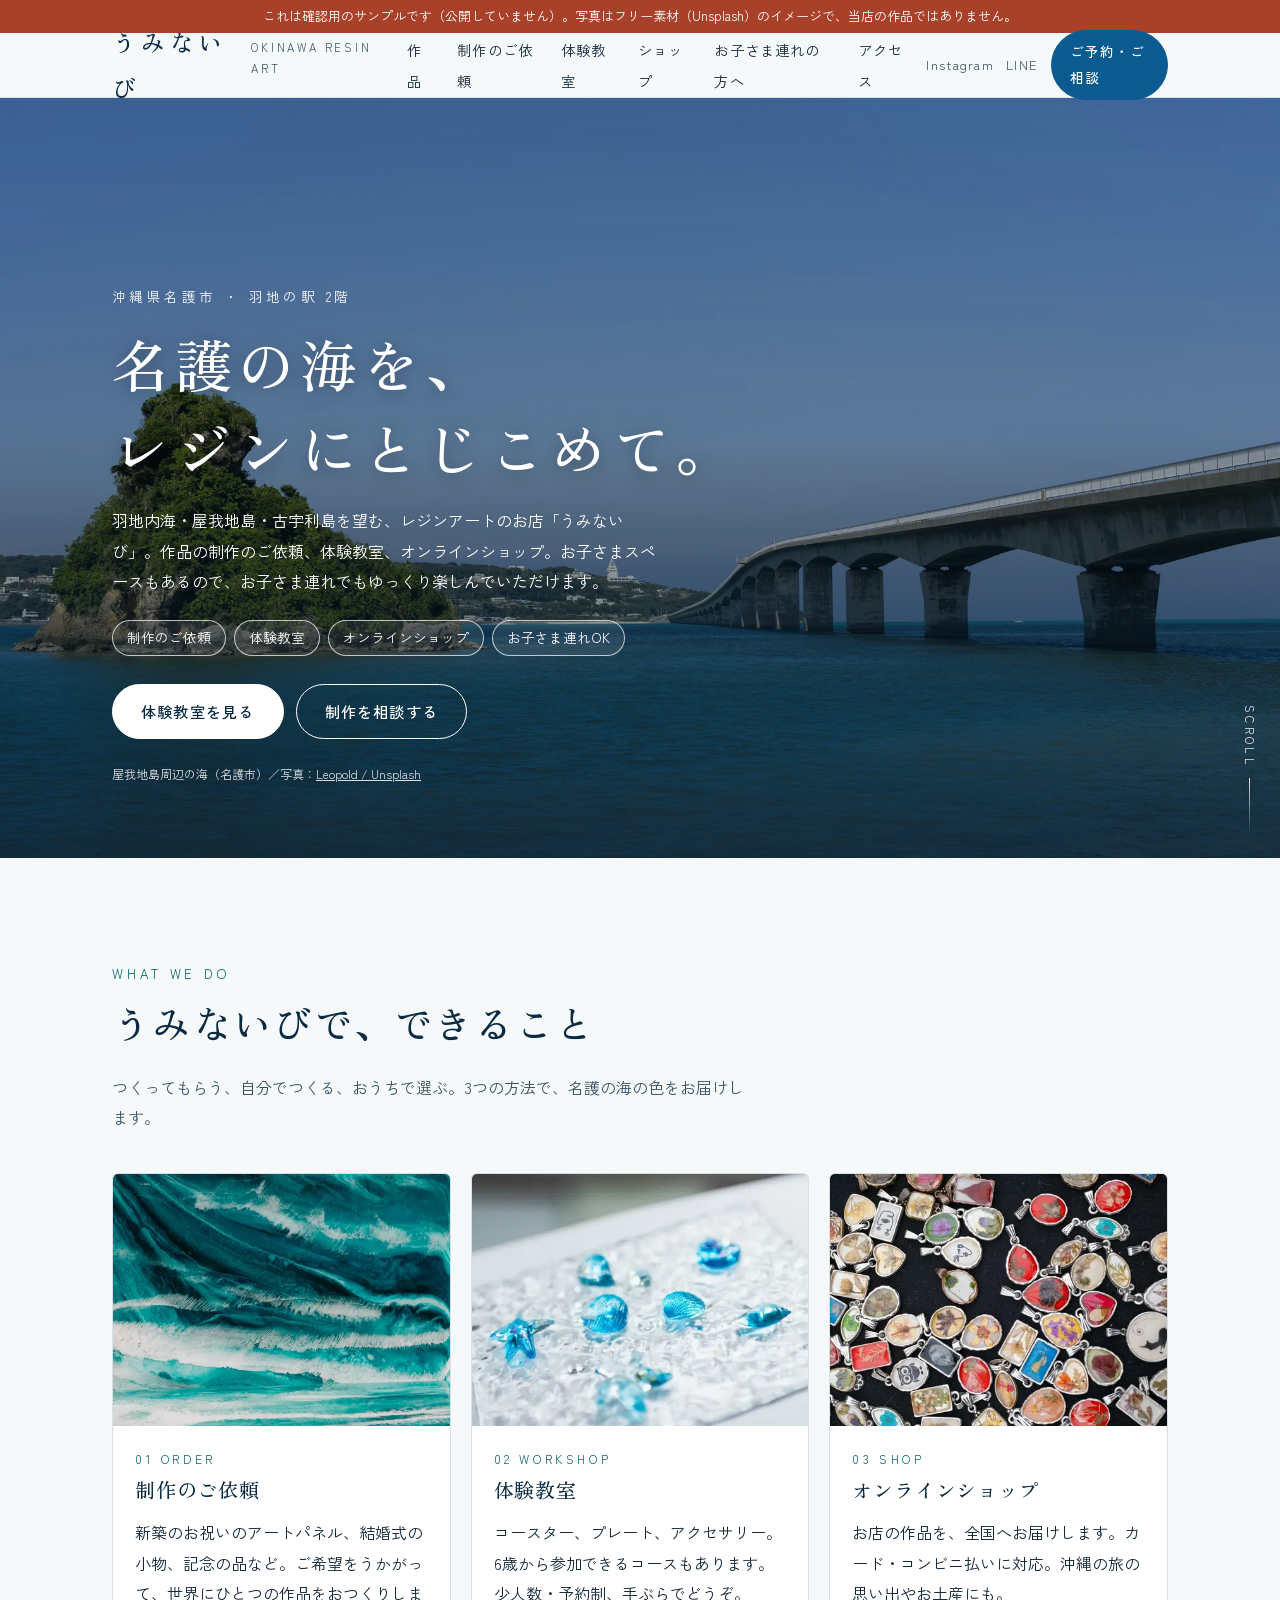
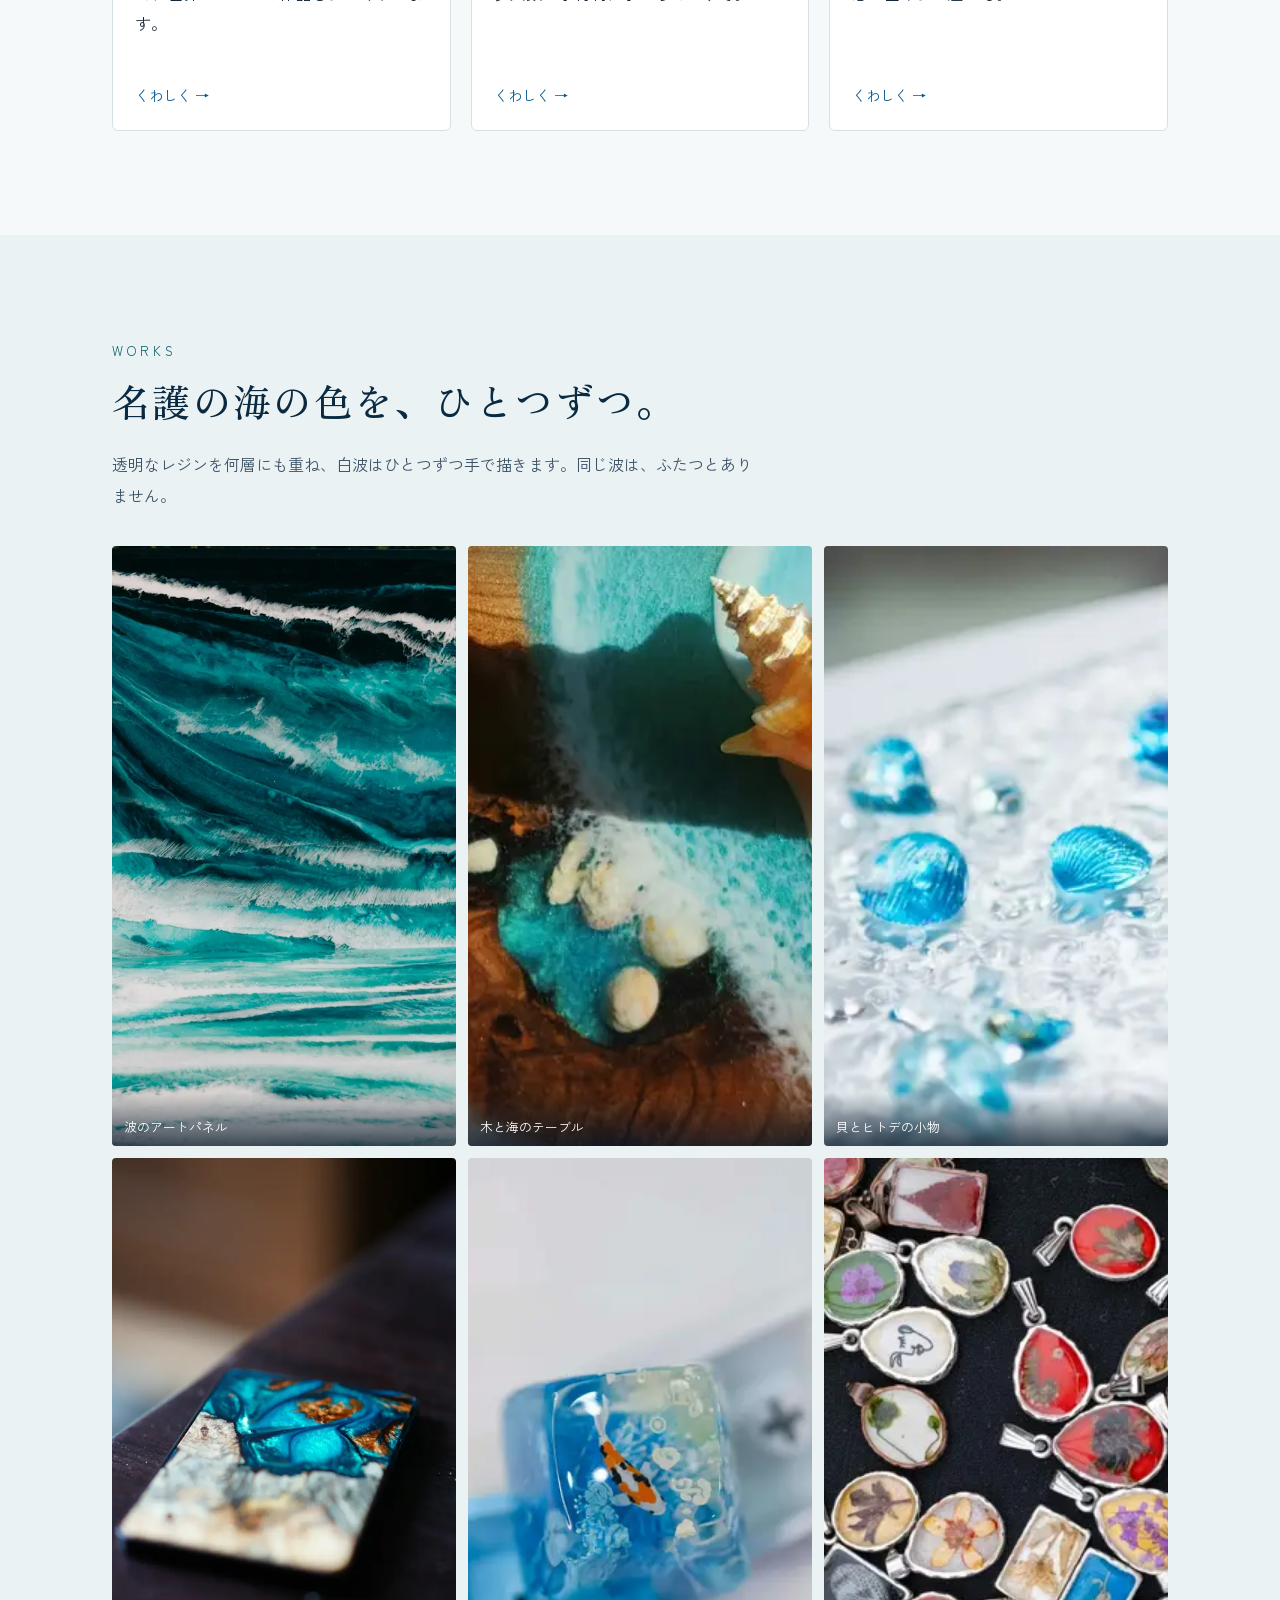
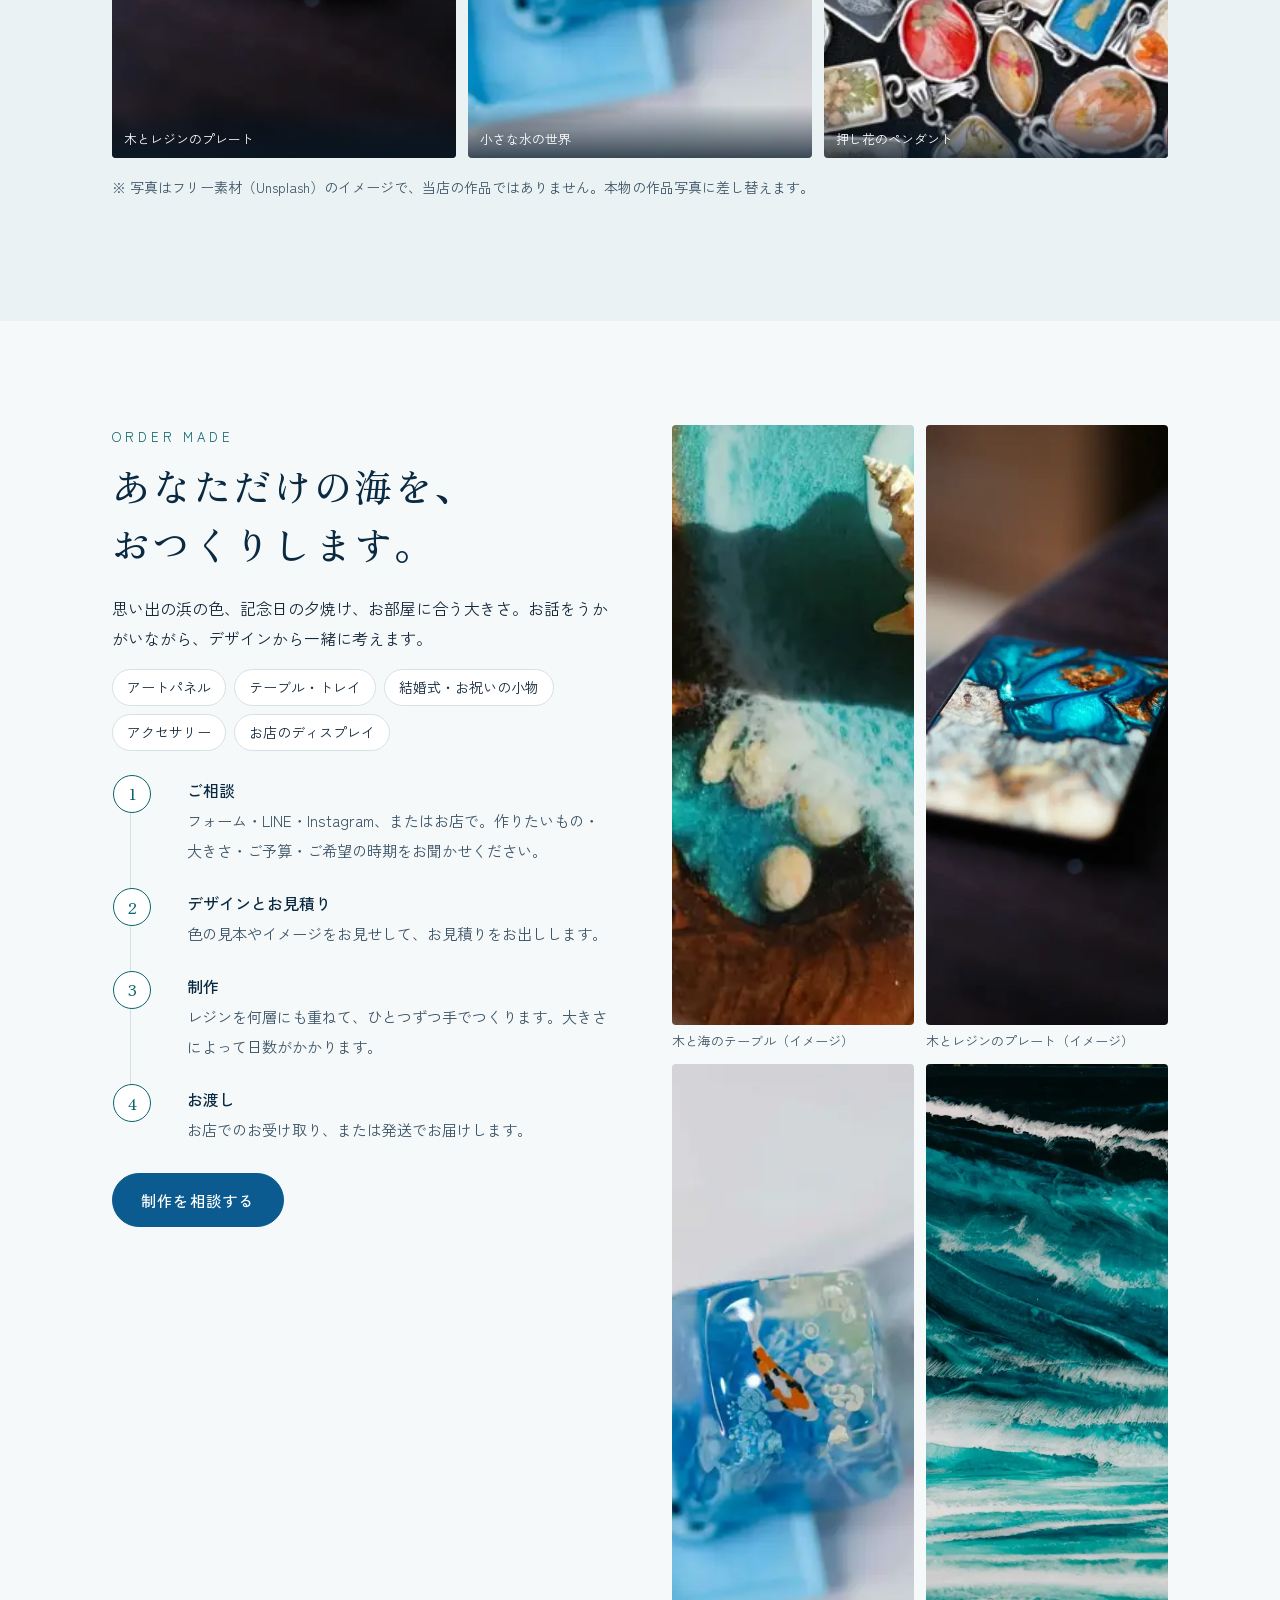
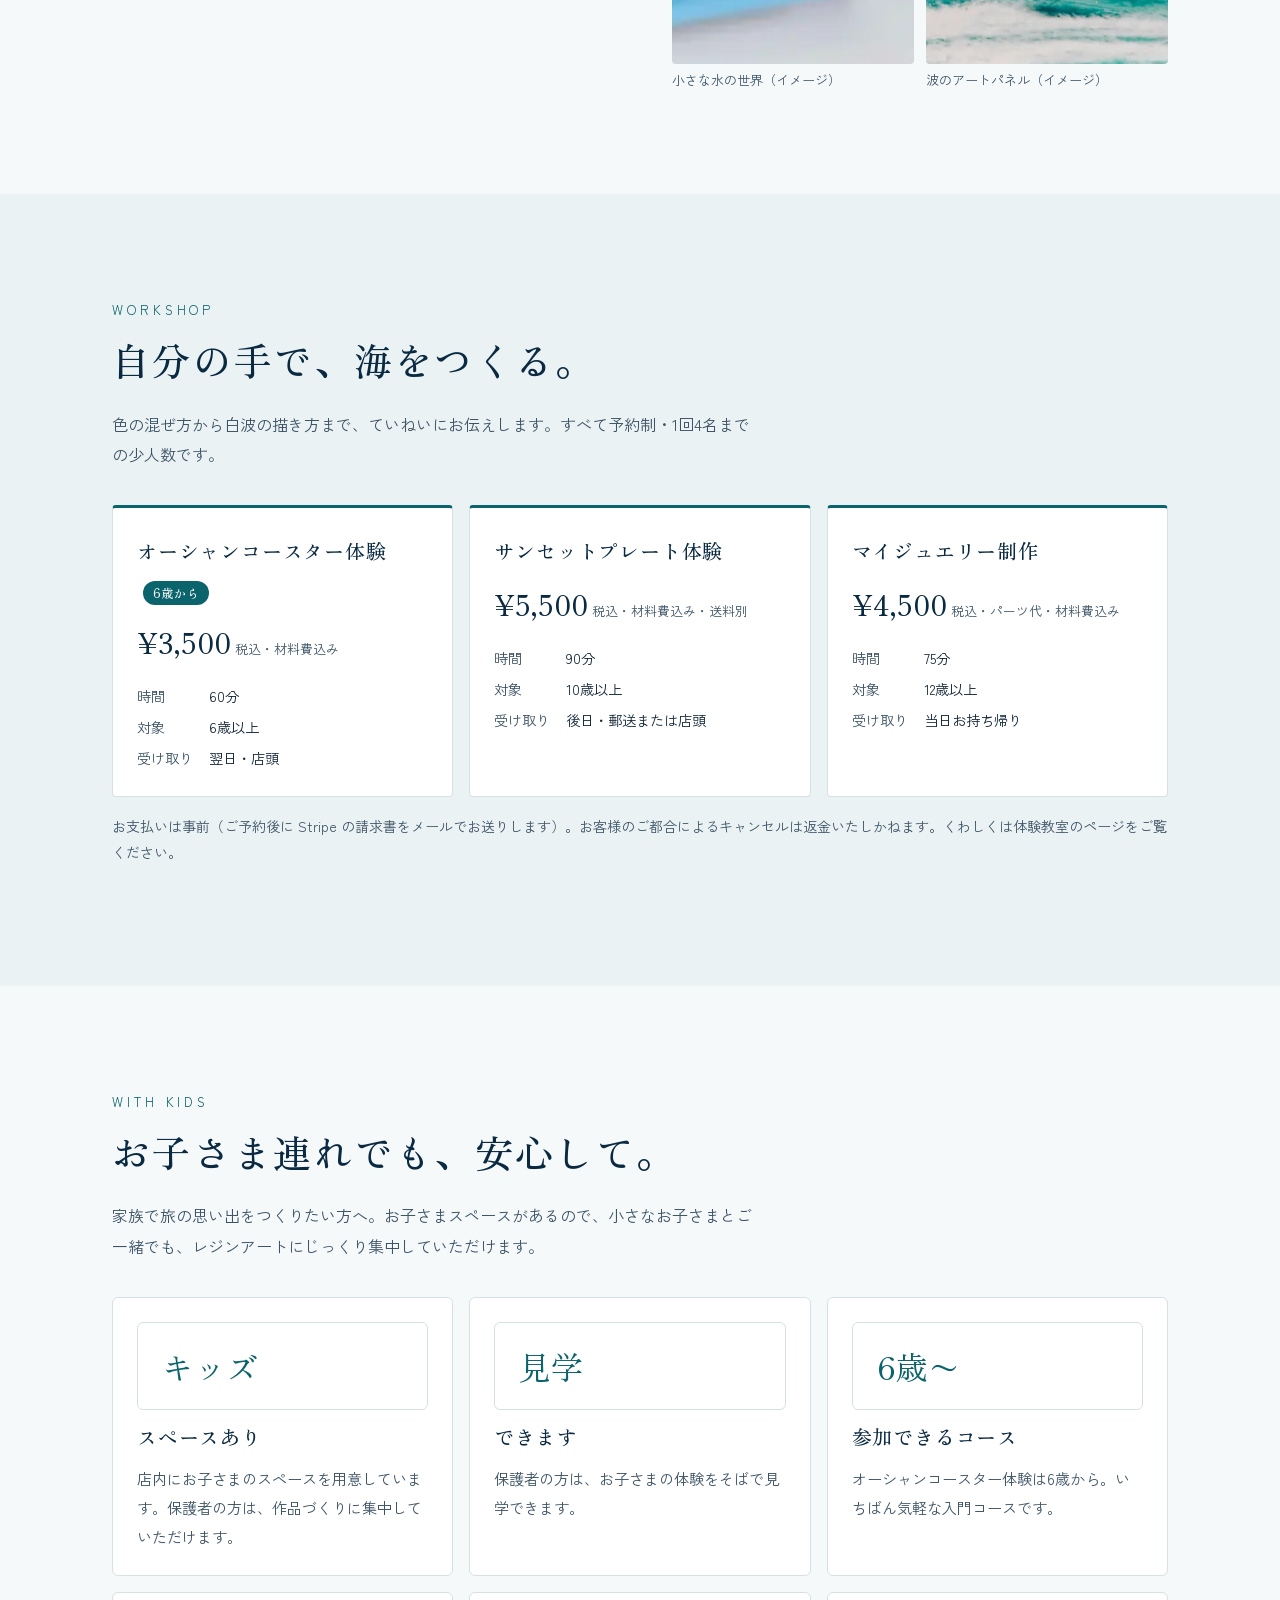
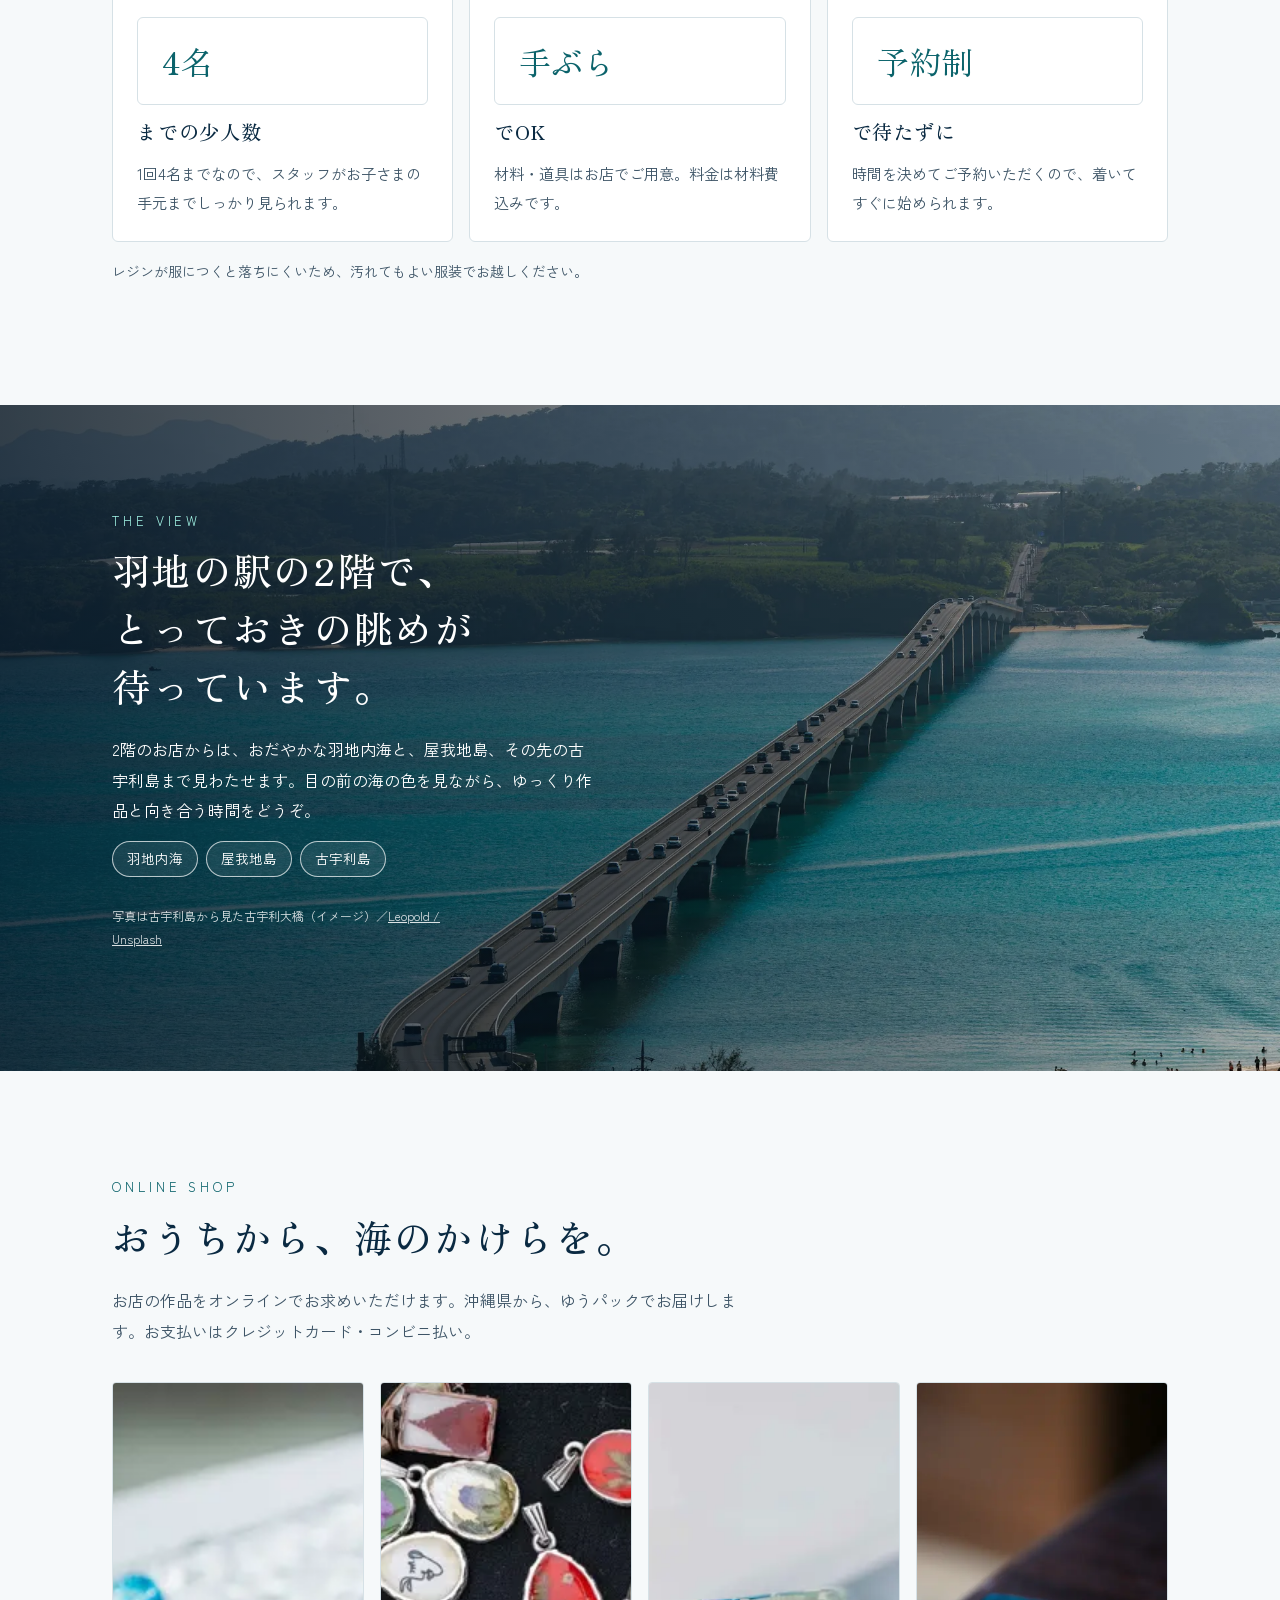
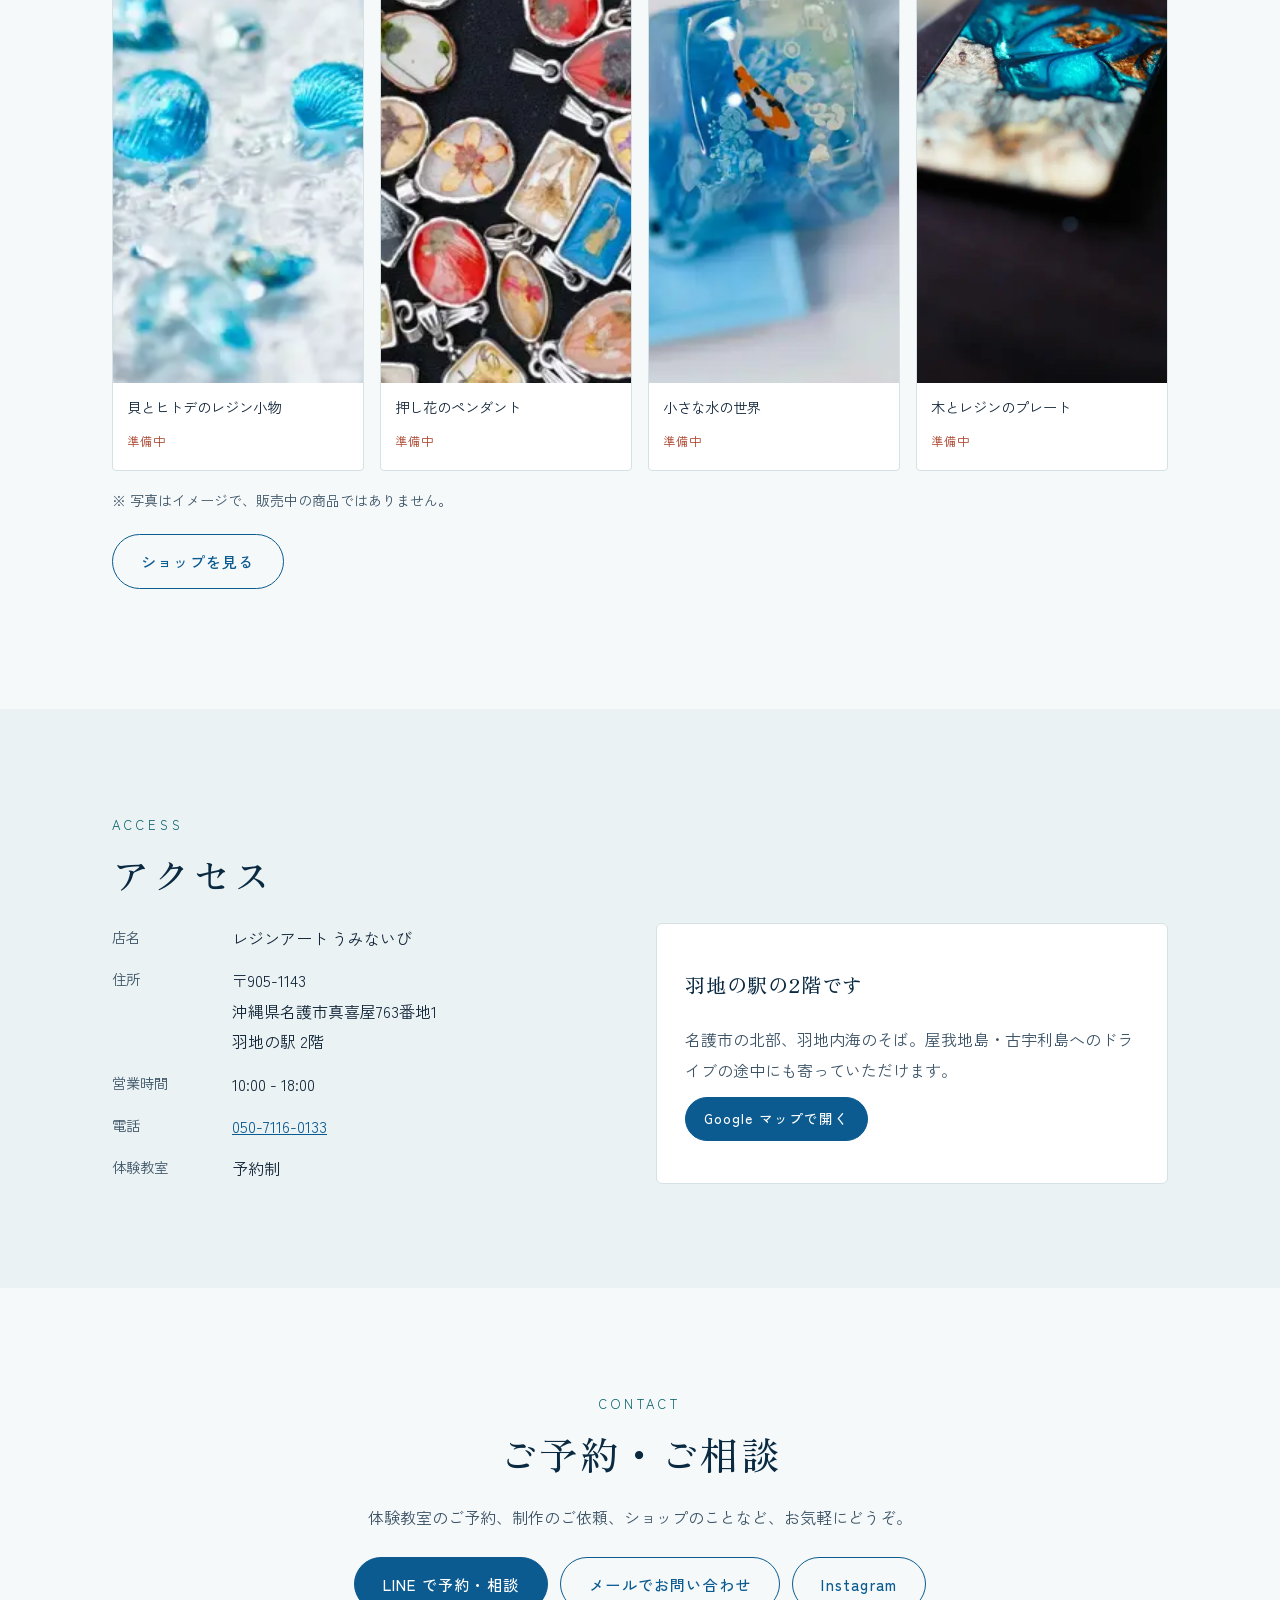
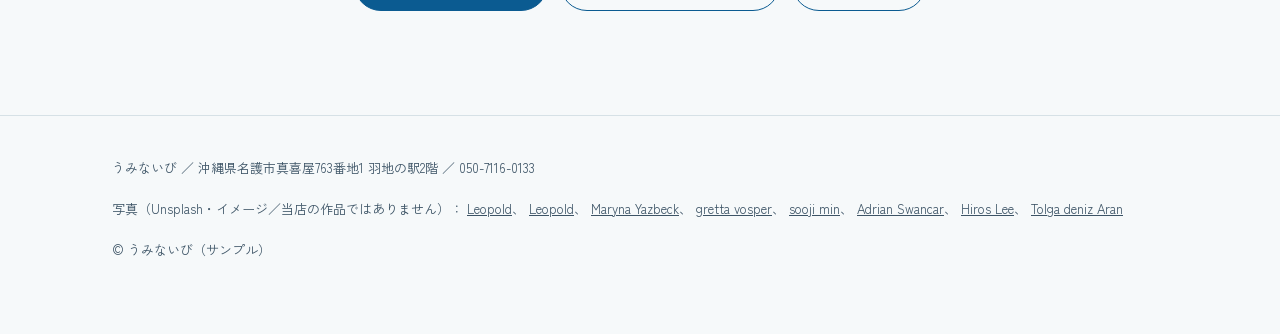
==== commit 711684ba: "サンプル：2階から羽地内海・屋我地島・古宇利島が見える、お子さまスペース・保護者の見学を追加（未公開）（2026-11-04） Co-Authored-By: Claude Opus 5.5 <nor" ====
--- a/sample/index.html
+++ b/sample/index.html
@@ -149,7 +149,7 @@
 /* kids */
 .kids{display:grid;gap:16px;margin-top:36px}
 @media(min-width:700px){.kids{grid-template-columns:repeat(2,1fr)}}
-@media(min-width:1000px){.kids{grid-template-columns:repeat(4,1fr)}}
+@media(min-width:1000px){.kids{grid-template-columns:repeat(3,1fr)}}
 .kids div{background:var(--card);border:1px solid var(--line);border-radius:6px;padding:24px}
 .kids .k{font-family:var(--serif);font-size:2rem;color:var(--emerald);line-height:1.2;margin-bottom:8px}
 .kids p{font-size:.95rem;color:var(--muted);margin:0}
@@ -213,7 +213,7 @@
     <div class="wrap">
       <p class="place">沖縄県名護市 ・ 羽地の駅 2階</p>
       <h1>名護の海を、<br>レジンにとじこめて。</h1>
-      <p class="sub">レジンアートのお店「うみないび」。作品の制作のご依頼、体験教室、オンラインショップ。お子さま連れでも、ゆっくり楽しんでいただけます。</p>
+      <p class="sub">羽地内海・屋我地島・古宇利島を望む、レジンアートのお店「うみないび」。作品の制作のご依頼、体験教室、オンラインショップ。お子さまスペースもあるので、お子さま連れでもゆっくり楽しんでいただけます。</p>
       <ul class="chips" aria-label="できること">
         <li>制作のご依頼</li><li>体験教室</li><li>オンラインショップ</li><li>お子さま連れOK</li>
       </ul>
@@ -329,8 +329,10 @@
     <div class="wrap">
       <p class="eyebrow">With kids</p>
       <h2>お子さま連れでも、安心して。</h2>
-      <p class="lead">家族で旅の思い出をつくりたい方へ。小さなお子さまとご一緒でも楽しめるよう、こんなふうにしています。</p>
+      <p class="lead">家族で旅の思い出をつくりたい方へ。お子さまスペースがあるので、小さなお子さまとご一緒でも、レジンアートにじっくり集中していただけます。</p>
       <div class="kids">
+        <div><div class="k">キッズ</div><h3>スペースあり</h3><p>店内にお子さまのスペースを用意しています。保護者の方は、作品づくりに集中していただけます。</p></div>
+        <div><div class="k">見学</div><h3>できます</h3><p>保護者の方は、お子さまの体験をそばで見学できます。</p></div>
         <div><div class="k">6歳〜</div><h3>参加できるコース</h3><p>オーシャンコースター体験は6歳から。いちばん気軽な入門コースです。</p></div>
         <div><div class="k">4名</div><h3>までの少人数</h3><p>1回4名までなので、スタッフがお子さまの手元までしっかり見られます。</p></div>
         <div><div class="k">手ぶら</div><h3>でOK</h3><p>材料・道具はお店でご用意。料金は材料費込みです。</p></div>
@@ -346,7 +348,8 @@
     <div class="wrap">
       <p class="eyebrow">The view</p>
       <h2 id="view-h">羽地の駅の2階で、<br>とっておきの眺めが<br>待っています。</h2>
-      <p>名護の北、羽地の駅の2階。やんばるの海のそばで、ゆっくり作品と向き合う時間をどうぞ。古宇利島・屋我地島へのドライブの途中にも。</p>
+      <p>2階のお店からは、おだやかな羽地内海と、屋我地島、その先の古宇利島まで見わたせます。目の前の海の色を見ながら、ゆっくり作品と向き合う時間をどうぞ。</p>
+      <ul class="chips" aria-label="見える景色"><li>羽地内海</li><li>屋我地島</li><li>古宇利島</li></ul>
       <p class="credit">写真は古宇利島から見た古宇利大橋（イメージ）／<a href="https://unsplash.com/photos/1xzotTtPWsc" target="_blank" rel="noopener noreferrer">Leopold / Unsplash</a></p>
     </div>
   </section>
@@ -383,7 +386,7 @@
         </dl>
         <div class="mapbox">
           <h3>羽地の駅の2階です</h3>
-          <p style="margin:0;color:var(--muted)">名護市の北部、古宇利島・屋我地島方面へ向かう途中にあります。</p>
+          <p style="margin:0;color:var(--muted)">名護市の北部、羽地内海のそば。屋我地島・古宇利島へのドライブの途中にも寄っていただけます。</p>
           <p style="margin:0"><a class="btn sm" href="https://www.google.com/maps/search/?api=1&query=%E7%BE%BD%E5%9C%B0%E3%81%AE%E9%A7%85+%E6%B2%96%E7%B8%84%E7%9C%8C%E5%90%8D%E8%AD%B7%E5%B8%82%E7%9C%9F%E5%96%9C%E5%B1%8B763-1" target="_blank" rel="noopener noreferrer">Google マップで開く</a></p>
         </div>
       </div>
